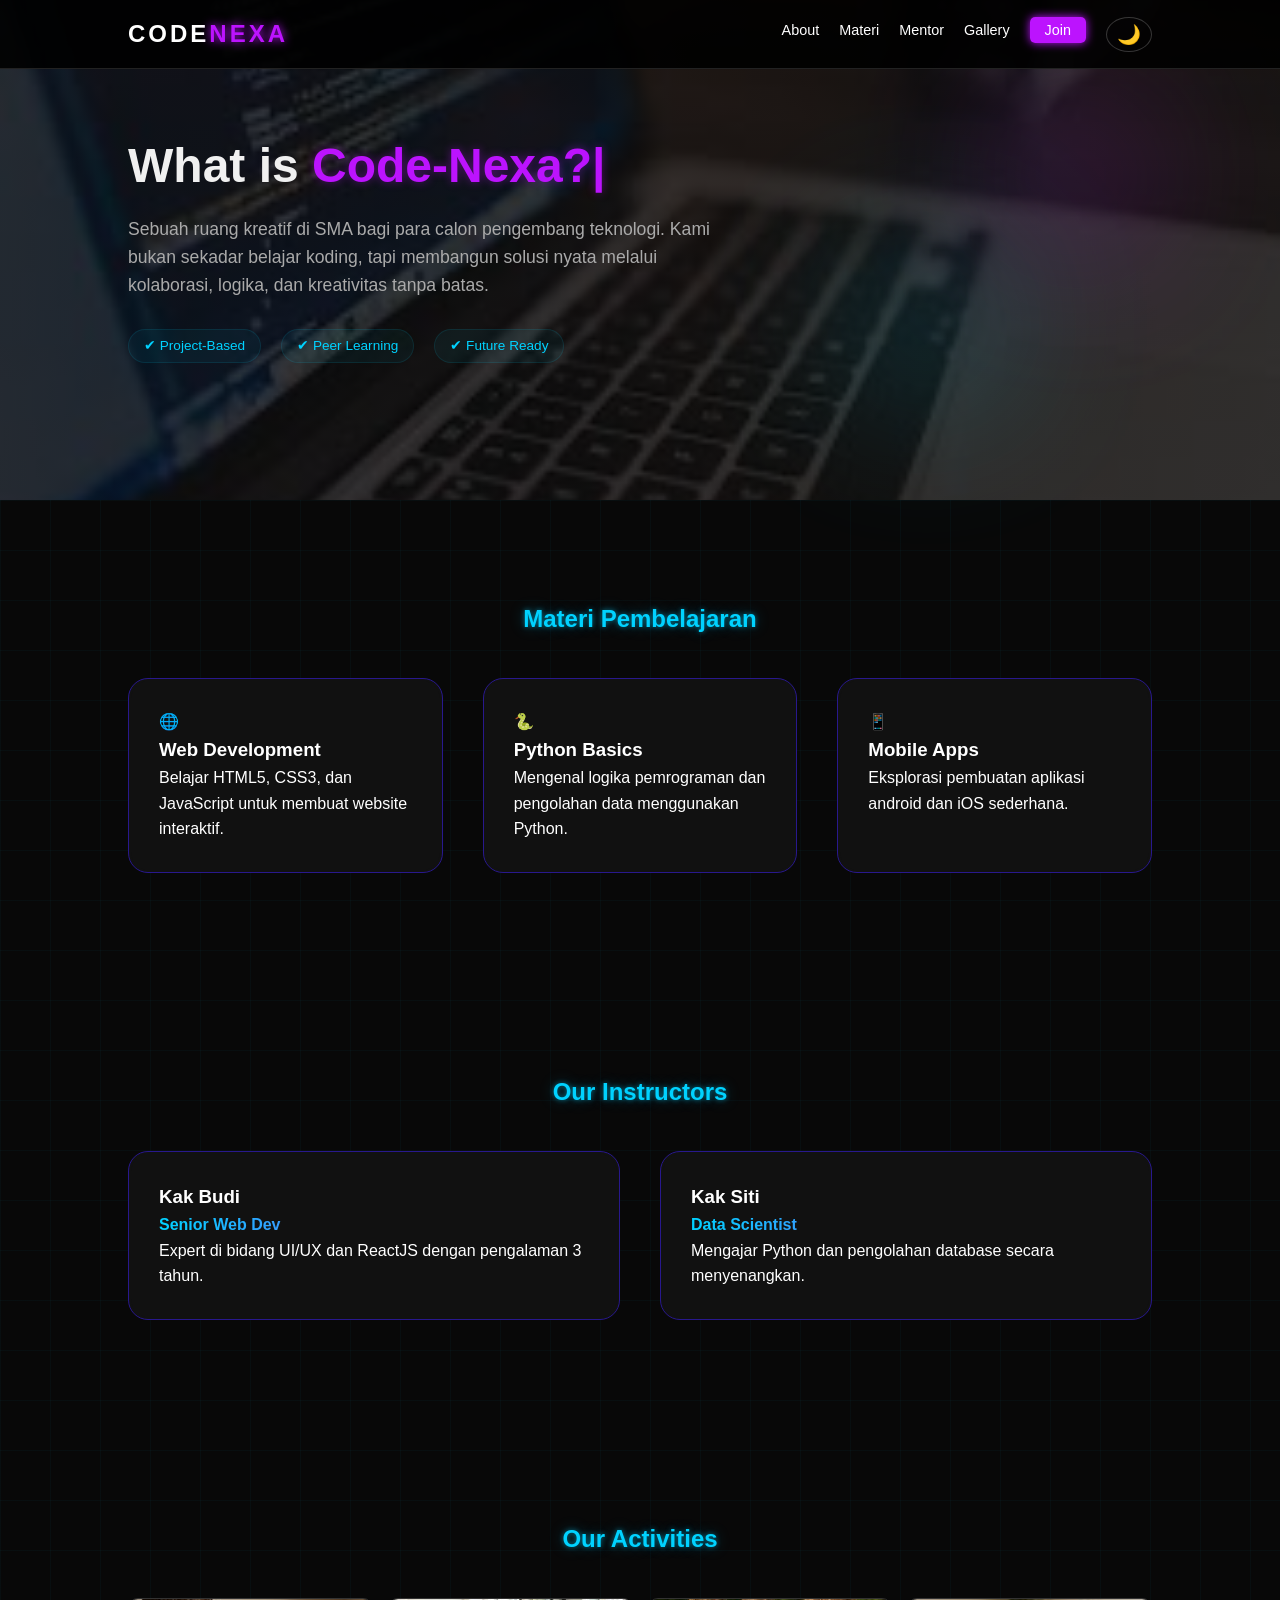
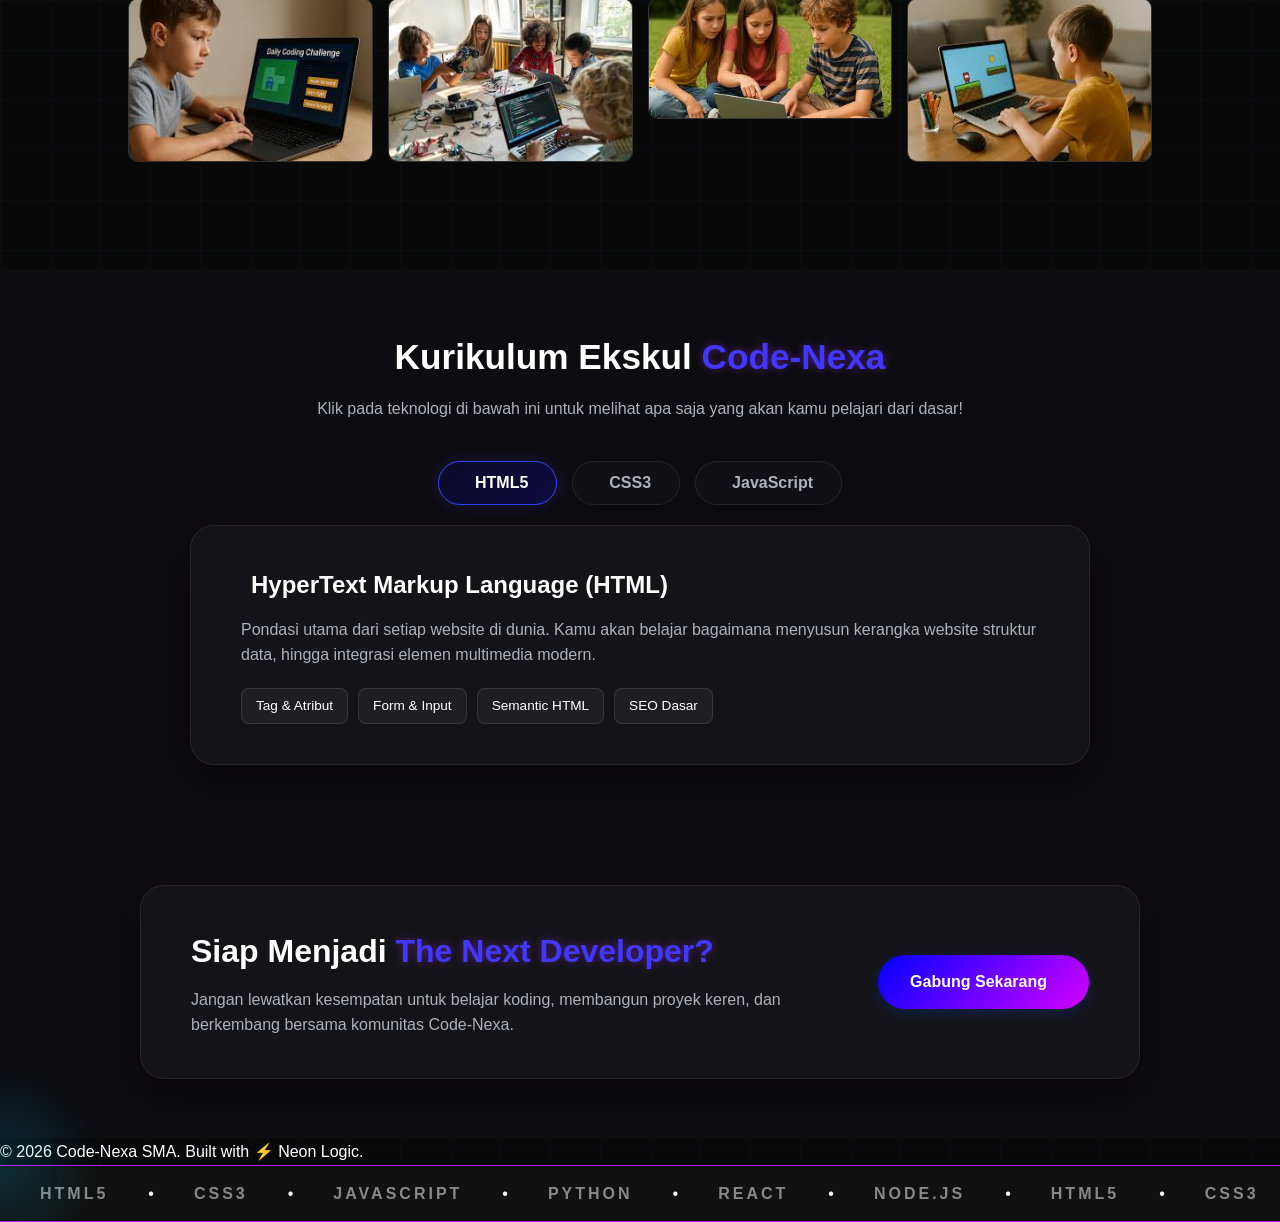
==== index.html @ c4f09be3 "first commit" ====
<!DOCTYPE html>
<html lang="id">
<head>
    <meta charset="UTF-8">
    <meta name="viewport" content="width=device-width, initial-scale=1.0">
    <title>CODE-NEXA | Ekskul Koding</title>
    <link rel="stylesheet" href="style.css">
</head>
<body>

    <header>
        <nav>
            <div class="logo">CODE<span>NEXA</span></div>
            <ul>
                <li><a href="#about">About</a></li>
                <li><a href="#materi">Materi</a></li>
                <li><a href="#mentor">Mentor</a></li>
                <li><a href="#gallery">Gallery</a></li>
                <!-- Di bagian navigasi header (index.html) -->
                <li><a href="/form.html" class="btn-join">Join</a></li>
                <li><button id="theme-toggle" class="theme-btn">🌙</button></li>
            </ul>
        </nav>
    </header>

    <main>
        <section id="about" class="reveal reveal-bottom">
    <div class="about-container">
        <div class="about-text">
            <h1 class="main-title">
    What is <span id="dynamic-typing" class="soft-neon-purple"></span>
</h1>
            <p class="about-description">
                Sebuah ruang kreatif di SMA bagi para calon pengembang teknologi. Kami bukan sekadar belajar koding, tapi membangun solusi nyata melalui kolaborasi, logika, dan kreativitas tanpa batas.
            </p>
            <div class="about-features">
                <div class="feat-item"><span>✔</span> Project-Based</div>
                <div class="feat-item"><span>✔</span> Peer Learning</div>
                <div class="feat-item"><span>✔</span> Future Ready</div>
            </div>
        </div>
        <div class="about-visual">
            <div class="glow-orb orb-purple"></div>
            <div class="glow-orb orb-blue"></div>
            
        </div>
    </div>
</section>

        <section id="materi" class="reveal reveal-left">
            <h2 class="text-center neon-text-blue">Materi Pembelajaran</h2>
            <div class="grid-container">
                <div class="materi-card neon-border-purple">
                    <div class="icon">🌐</div>
                    <h3>Web Development</h3>
                    <p>Belajar HTML5, CSS3, dan JavaScript untuk membuat website interaktif.</p>
                </div>
                <div class="materi-card neon-border-blue">
                    <div class="icon">🐍</div>
                    <h3>Python Basics</h3>
                    <p>Mengenal logika pemrograman dan pengolahan data menggunakan Python.</p>
                </div>
                <div class="materi-card neon-border-purple">
                    <div class="icon">📱</div>
                    <h3>Mobile Apps</h3>
                    <p>Eksplorasi pembuatan aplikasi android dan iOS sederhana.</p>
                </div>
            </div>
        </section>

        <section id="mentor" class="reveal">
            <h2 class="text-center neon-text-blue">Our Instructors</h2>
            <div class="grid-container">
                <div class="mentor-card neon-border-purple">
                    <div class="mentor-img"></div>
                    <h3>Kak Budi</h3>
                    <p class="text-gradient">Senior Web Dev</p>
                    <p class="desc">Expert di bidang UI/UX dan ReactJS dengan pengalaman 3 tahun.</p>
                </div>
                <div class="mentor-card neon-border-blue">
                    <div class="mentor-img"></div>
                    <h3>Kak Siti</h3>
                    <p class="text-gradient">Data Scientist</p>
                    <p class="desc">Mengajar Python dan pengolahan database secara menyenangkan.</p>
                </div>
            </div>
        </section>

        <section id="gallery" class="reveal">
            <h2 class="text-center neon-text-blue">Our Activities</h2>
            <div class="gallery-grid">
                <div class="gallery-item"><img src="/anak lk.jpg" alt="Kegiatan 1"></div>
                <div class="gallery-item"><img src="/klmpk.jpg" alt="Kegiatan 2"></div>
                <div class="gallery-item"><img src="/images (1).jpg" alt="Kegiatan 3"></div>
                <div class="gallery-item"><img src="/images.jpg" alt="Kegiatan 4"></div>
            </div>
        </section>

        <!-- SECTION MATRIKS KURIKULUM INTERAKTIF -->
<section class="skills-section">
    <div class="skills-headline">
        <h2>Kurikulum Ekskul <span class="text-glow-warm">Code-Nexa</span></h2>
        <p>Klik pada teknologi di bawah ini untuk melihat apa saja yang akan kamu pelajari dari dasar!</p>
    </div>

    <div class="matrix-container">
        <!-- Menu Navigasi Materi -->
        <div class="matrix-nav">
            <button class="matrix-btn active" onclick="switchSkill('html')">
                <i class="fab fa-html5"></i> HTML5
            </button>
            <button class="matrix-btn" onclick="switchSkill('css')">
                <i class="fab fa-css3-alt"></i> CSS3
            </button>
            <button class="matrix-btn" onclick="switchSkill('js')">
                <i class="fab fa-js"></i> JavaScript
            </button>
        </div>

        <!-- Kartu Detail Materi (Glassmorphism) -->
        <div class="matrix-display glass-card-organic">
            <div id="skill-content" class="skill-detail-panel">
                <h3><i class="fab fa-html5" style="color: #ff4500;"></i> HyperText Markup Language (HTML)</h3>
                <p>Pondasi utama dari setiap website di dunia. Kamu akan belajar bagaimana menyusun kerangka website struktur data, hingga integrasi elemen multimedia modern.</p>
                <div class="sub-topics">
                    <span class="topic-tag">Tag & Atribut</span>
                    <span class="topic-tag">Form & Input</span>
                    <span class="topic-tag">Semantic HTML</span>
                    <span class="topic-tag">SEO Dasar</span>
                </div>
            </div>
        </div>
    </div>
</section>
        
        <!-- SECTION CTA (CALL TO ACTION) -->
<section class="cta-section">
    <div class="cta-container glass-card-organic">
        <div class="cta-content">
            <h2>Siap Menjadi <span class="text-glow-warm">The Next Developer?</span></h2>
            <p>Jangan lewatkan kesempatan untuk belajar koding, membangun proyek keren, dan berkembang bersama komunitas Code-Nexa.</p>
        </div>
        <div class="cta-action">
            <a href="form.html" class="btn-cta-neon">Gabung Sekarang <i class="fas fa-arrow-right"></i></a>
        </div>
    </div>
</section>

    </main>

    <div id="modalForm" class="modal-overlay">
    <div class="glass-card modal-content">
        <span class="close-btn" onclick="tutupForm()">&times;</span>
        <h2 class="neon-text-purple">Join Code-Nexa</h2>
        
        <!-- Tempat memunculkan notifikasi sukses secara interaktif -->
        <div id="notifSukses" class="success-message" style="display: none;">
            <div class="success-icon">🎉</div>
            <h3>Pendaftaran Berhasil!</h3>
            <p>Data kamu sudah tersimpan. Sampai jumpa di kelas koding!</p>
        </div>
    </div>
</div>

    <footer>
        <p>&copy; 2026 Code-Nexa SMA. Built with ⚡ Neon Logic.</p>
    </footer>

    <script src="script.js"></script>

    <div class="cursor-glow"></div>

<style>
    .cursor-glow {
        width: 200px;
        height: 200px;
        background: radial-gradient(circle, rgba(0, 210, 255, 0.15) 0%, transparent 70%);
        border-radius: 50%;
        position: fixed;
        pointer-events: none;
        z-index: 9999;
        transform: translate(-50%, -50%);
    }
</style>

<script>
    const glow = document.querySelector('.cursor-glow');
    document.addEventListener('mousemove', (e) => {
        glow.style.left = e.clientX + 'px';
        glow.style.top = e.clientY + 'px';
    });
</script>

<div class="marquee">
    <div class="marquee-content">
        <span>HTML5</span> • <span>CSS3</span> • <span>JAVASCRIPT</span> • <span>PYTHON</span> • <span>REACT</span> • <span>NODE.JS</span> • 
        <span>HTML5</span> • <span>CSS3</span> • <span>JAVASCRIPT</span> • <span>PYTHON</span> • <span>REACT</span> • <span>NODE.JS</span>
    </div>
</div>

<script>
    // ==========================================
// 1. INTERACTIVE TYPING EFFECT
// ==========================================
const kataKata = ["Code-Nexa?", "Tempat Belajar Koding?", "Masa Depan Digital?"];
let kataIndex = 0;
let hurufIndex = 0;
let isMengahpus = false;
const elemenTeks = document.getElementById("dynamic-typing");

function ketikInteraktif() {
    const kataSaatIni = kataKata[kataIndex];
    
    if (isMengahpus) {
        elemenTeks.textContent = kataSaatIni.substring(0, hurufIndex - 1);
        hurufIndex--;
    } else {
        elemenTeks.textContent = kataSaatIni.substring(0, hurufIndex + 1);
        hurufIndex++;
    }

    let kecepatan = isMengahpus ? 50 : 100;

    if (!isMengahpus && hurufIndex === kataSaatIni.length) {
        kecepatan = 2000; // Diam sebentar setelah selesai mengetik
        isMengahpus = true;
    } else if (isMengahpus && hurufIndex === 0) {
        isMengahpus = false;
        kataIndex = (kataIndex + 1) % kataKata.length; // Pindah ke kata berikutnya
        kecepatan = 500;
    }

    setTimeout(ketikInteraktif, kecepatan);
}

// Jalankan efek mengetik saat web dibuka
document.addEventListener("DOMContentLoaded", ketikInteraktif);


// ==========================================
// 2. INTERACTIVE FORM & LIVE NOTIFICATION
// ==========================================
const notif = document.getElementById("notifSukses");

// ==========================================
// CONTROL MODAL (Fungsi Buka/Tutup)
// =========================================

const observer = new IntersectionObserver((entries) => {
    entries.forEach(entry => {
        if (entry.isIntersecting) {
            // Pastikan ini menambah class 'show' (bukan class lain)
            entry.target.classList.add('show'); 
        }
    });
}, { threshold: 0.1 }); // Mengatur sensitivitas scroll

// Menjalankan fungsi setelah seluruh dokumen selesai dimuat
document.addEventListener("DOMContentLoaded", () => {
    document.querySelectorAll('.reveal').forEach((el) => {
        observer.observe(el);
    });
});

// DATA KURIKULUM EKSKUL
const skillData = {
    html: {
        title: '<i class="fab fa-html5" style="color: #ff4500;"></i> HyperText Markup Language (HTML)',
        desc: 'Pondasi utama dari setiap website di dunia. Kamu akan belajar bagaimana menyusun kerangka website, struktur data pendaftaran, hingga integrasi elemen multimedia modern.',
        topics: ['Tag & Atribut', 'Form & Input', 'Semantic HTML', 'SEO Dasar']
    },
    css: {
        title: '<i class="fab fa-css3-alt" style="color: #00d2ff;"></i> Cascading Style Sheets (CSS)',
        desc: 'Seni visual dari koding website. Di sini kita akan membedah rahasia membuat desain bertema dark mode, teknik grid modern, efek kaca transparan (glassmorphism), hingga animasi transisi yang mulus.',
        topics: ['Flexbox & Grid', 'Neon Glow Styling', 'Responsive Design', 'CSS Animation']
    },
    js: {
        title: '<i class="fab fa-js" style="color: #ffdf00;"></i> JavaScript (JS Basics)',
        desc: 'Otot dan otak belakang layar yang membuat website hidup. Kamu akan belajar cara memanipulasi elemen HTML, menangani tombol klik pendaftaran, hingga melakukan validasi data backend secara real-time.',
        topics: ['DOM Manipulation', 'Event Listener', 'Form Validation', 'Asynchronous/Timeout']
    }
};

// FUNGSI UNTUK MERUBAH TAMPILAN MATERI
function switchSkill(skillKey) {
    // 1. Ganti status tombol aktif
    const buttons = document.querySelectorAll('.matrix-btn');
    buttons.forEach(btn => btn.classList.remove('active'));
    
    // Tambah class active ke tombol yang diklik
    event.currentTarget.classList.add('active');

    // 2. Animasi transisi konten memudar (fade)
    const contentPanel = document.getElementById('skill-content');
    contentPanel.style.opacity = 0;
    
    setTimeout(() => {
        // Ambil data berdasarkan key (html/css/js)
        const data = skillData[skillKey];
        
        // Buat susunan tag html baru untuk topik pendaftar
        let tagsHTML = '';
        data.topics.forEach(topic => {
            tagsHTML += `<span class="topic-tag">${topic}</span>`;
        });

        // Masukkan data baru ke dalam komponen box
        contentPanel.innerHTML = `
            <h3>${data.title}</h3>
            <p>${data.desc}</p>
            <div class="sub-topics">
                ${tagsHTML}
            </div>
        `;
        
        // Kembalikan kepekatan warna ke normal
        contentPanel.style.opacity = 1;
    }, 150);
}
</script>
</body>
</html>
---- style.css ----
/* RESET & GLOBAL */
* {
    margin: 0; padding: 0; box-sizing: border-box;
    font-family: 'Segoe UI', sans-serif;
    scroll-behavior: smooth;
}

body {
    background: #080808;
    background-image: linear-gradient(rgba(0, 210, 255, 0.03) 1px, transparent 1px),
                      linear-gradient(90deg, rgba(0, 210, 255, 0.03) 1px, transparent 1px);
    background-size: 50px 50px;
    color: white;
    line-height: 1.6;
}

/* NAVIGASI */
header {
    background: rgba(0, 0, 0, 0.9);
    position: fixed; top: 0; width: 100%; z-index: 1000;
    border-bottom: 1px solid #222;
}

#about {
    position: relative;
    background: linear-gradient(rgba(8, 8, 8, 0.8), rgba(8, 8, 8, 0.8)), 
                url('/bg.\ kelas.jpg');
    background-size: cover;
    background-position: center;
    padding: 100px 10%;
}

nav {
    display: flex; justify-content: space-between; align-items: center;
    padding: 15px 10%;
}

.logo { font-size: 1.5rem; font-weight: bold; letter-spacing: 3px; }
.logo span { color: #bc13fe; text-shadow: 0 0 10px #bc13fe; }

nav ul { display: flex; list-style: none; gap: 20px; }
nav ul li a { color: #fff; text-decoration: none; font-size: 0.9rem; transition: 0.3s; }
nav ul li a:hover { color: #00d2ff; text-shadow: 0 0 10px #00d2ff; }

.btn-join { background: #bc13fe; padding: 5px 15px; border-radius: 5px; box-shadow: 0 0 10px #bc13fe; }


/* SPACING & GRID */
section { padding: 100px 10%; }
.grid-container { display: grid; grid-template-columns: repeat(auto-fit, minmax(280px, 1fr)); gap: 40px; margin-top: 40px; }
.text-center { text-align: center; margin-bottom: 20px; }

/* CARDS MATERI & MENTOR */
.materi-card, .mentor-card {
    background: #111; padding: 30px; border-radius: 20px;
    border: 1px solid #28188d; transition: 0.4s;
}

.materi-card:hover, .mentor-card:hover { transform: translateY(-10px); }

.neon-border-blue:hover { border-color: #00d2ff; box-shadow: 0 0 20px rgba(0, 210, 255, 0.3); }
.neon-border-purple:hover { border-color: #bc13fe; box-shadow: 0 0 20px rgba(188, 19, 254, 0.3); }

/* GALLERY */
.gallery-grid {
    display: grid; grid-template-columns: repeat(auto-fit, minmax(200px, 1fr)); gap: 15px; margin-top: 40px;
}

.gallery-item img {
    width: 100%; border-radius: 10px; border: 1px solid #333; transition: 0.3s;
}

.gallery-item img:hover { border-color: #00d2ff; filter: brightness(1.2); }

/* NEON TEXT */
/* Warna Biru Soft */
.neon-text-blue {
    color: #00d2ff;
    /* Gunakan hanya 2 lapis bayangan dengan blur yang lebih besar */
    text-shadow: 
        0 0 5px rgba(0, 210, 255, 0.5), 
        0 0 15px rgba(0, 210, 255, 0.3);
}

/* Warna Ungu Soft */
.neon-text-purple {
    color: #bc13fe;
    text-shadow: 
        0 0 5px rgba(188, 19, 254, 0.5), 
        0 0 15px rgba(188, 19, 254, 0.3);
}
.text-gradient { background: linear-gradient(90deg, #00d2ff, #bc13fe); -webkit-background-clip: text; -webkit-text-fill-color: transparent; font-weight: bold; }

/* MODAL */
.modal-overlay {
    display: none; position: fixed; top: 0; left: 0; width: 100%; height: 100%;
    background: rgba(0,0,0,0.85); backdrop-filter: blur(8px); z-index: 2000;
    justify-content: center; align-items: center; opacity: 0; transition: 0.3s;
}
.modal-overlay.active { display: flex; opacity: 1; }
.glass-card { background: rgba(255,255,255,0.05); padding: 40px; border-radius: 20px; border: 1px solid #bc13fe; text-align: center; }

/* RESPONSIVE */
@media (max-width: 768px) {
    nav ul { display: none; }
    section { padding: 60px 5%; }
}

/* Efek Lampu Neon Berkedip */
@keyframes flicker {
    0%, 18%, 22%, 25%, 53%, 57%, 100% {
        text-shadow: 0 0 4px #fff, 0 0 11px #fff, 0 0 19px #bc13fe, 0 0 40px #bc13fe, 0 0 80px #bc13fe;
    }
    20%, 24%, 55% {        
        text-shadow: none;
    }
}


.materi-card {
    position: relative;
    overflow: hidden;
}

.materi-card::before {
    content: '';
    position: absolute;
    top: -50%;
    left: -50%;
    width: 200%;
    height: 200%;
    background: conic-gradient(transparent, transparent, transparent, #00d2ff);
    animation: rotate 4s linear infinite;
    display: none;
}

.materi-card:hover::before {
    display: block;
}

.materi-card::after {
    content: '';
    position: absolute;
    inset: 2px; /* Jarak border */
    background: #111;
    border-radius: 18px;
    z-index: 1;
}

/* Pastikan konten card tetap di atas animasi border */
.materi-card * {
    position: relative;
    z-index: 2;
}

@keyframes rotate {
    100% { transform: rotate(360deg); }
}

/* Elemen sembunyi di awal */
.reveal {
    opacity: 0;
    transform: translateY(30px); /* Sedikit turun ke bawah */
    transition: opacity 0.8s ease-out, transform 0.8s ease-out;
}

/* Muncul dari bawah */
.reveal-bottom { transform: translateY(50px); }

/* Muncul dari kiri */
.reveal-left { transform: translateX(-50px); }

/* Saat class 'show' aktif (via JS) */
.reveal.show {
    opacity: 1;
    transform: translateY(0);
}

/* --- ANIMASI GLITCH CODE-NEXA --- */

.glitch {
    position: relative;
    display: inline-block;
}

/* Membuat salinan teks ungu (Pseudo-element Before) */
.glitch::before {
    content: attr(data-text);
    position: absolute;
    top: 0;
    left: 0;
    width: 100%;
    height: 100%;
    color: #bc13fe; /* Warna Ungu */
    background: #080808; /* Samakan dengan BG body */
    overflow: hidden;
    text-shadow: -2px 0 #bc13fe;
    clip: rect(0, 900px, 0, 0); /* Sembunyi di awal */
}

/* Membuat salinan teks biru (Pseudo-element After) */
.glitch::after {
    content: attr(data-text);
    position: absolute;
    top: 0;
    left: 0;
    width: 100%;
    height: 100%;
    color: #00d2ff; /* Warna Biru */
    background: #080808; /* Samakan dengan BG body */
    overflow: hidden;
    text-shadow: 2px 0 #00d2ff;
    clip: rect(0, 900px, 0, 0); /* Sembunyi di awal */
}

/* Jalankan Animasi Saat Hover */
.glitch:hover::before {
    animation: glitch-anim 0.3s infinite linear alternate-reverse;
}

.glitch:hover::after {
    animation: glitch-anim-2 0.3s infinite linear alternate-reverse;
}


@keyframes softFlicker {
    0%, 100% {
        opacity: 1;
        text-shadow: 0 0 8px rgba(188, 19, 254, 0.4);
    }
    50% {
        opacity: 0.8;
        text-shadow: 0 0 3px rgba(188, 19, 254, 0.2);
    }
}

.neon-flicker-pulse {
    animation: softFlicker 4s infinite ease-in-out;
}

.stat-box {
    display: flex;
    justify-content: space-around;
    padding: 50px 10%;
    background: rgba(255, 255, 255, 0.02);
    border-top: 1px solid #222;
    border-bottom: 1px solid #222;
    text-align: center;
}
.stat-box { font-size: 2.5rem; margin-bottom: 5px; }
.stat-box { color: #666; text-transform: uppercase; letter-spacing: 2px; font-size: 0.8rem; }
/* Container Dasar */
.about-container {
    display: flex;
    align-items: center;
    justify-content: space-between;
    gap: 50px;
}

/* Tipografi Judul */
.main-title {
    font-size: 3rem;
    line-height: 1.2;
    margin-bottom: 20px;
    color: #f0f0f0;
}

/* Neon yang Redup & Soft */
.soft-neon-purple {
    color: #bc13fe;
    /* Cahaya tipis, tidak menyilaukan */
    text-shadow: 0 0 10px rgba(188, 19, 254, 0.4); 
    position: relative;
}

/* Deskripsi yang nyaman dibaca */
.about-description {
    color: #aaa;
    font-size: 1.1rem;
    max-width: 600px;
    margin-bottom: 30px;
}

/* List Fitur */
.about-features {
    display: flex;
    gap: 20px;
    flex-wrap: wrap;
}

.feat-item {
    font-size: 0.85rem;
    color: #00d2ff;
    background: rgba(0, 210, 255, 0.05);
    padding: 5px 15px;
    border-radius: 50px;
    border: 1px solid rgba(0, 210, 255, 0.1);
}

/* Ornamen Visual (Background Aura) */
.about-visual {
    position: relative;
    width: 300px;
    height: 300px;
    display: flex;
    justify-content: center;
    align-items: center;
}

.glow-orb {
    position: absolute;
    width: 150px;
    height: 150px;
    filter: blur(80px); /* Blur tinggi agar cahayanya lembut */
    opacity: 0.2; /* Sangat redup */
    z-index: -1;
}

.orb-purple { background: #bc13fe; top: 0; right: 0; }
.orb-blue { background: #00d2ff; bottom: 0; left: 0; }

.visual-box {
    background: rgba(255, 255, 255, 0.03);
    padding: 20px;
    border-radius: 15px;
    border: 1px solid rgba(255, 255, 255, 0.1);
    font-family: 'Courier New', monospace;
    color: #555;
}

/* Responsif HP */
@media (max-width: 768px) {
    .about-container {
        flex-direction: column;
        text-align: center;
    }
    .about-visual {
        display: none; /* Sembunyikan visual di HP agar fokus ke teks */
    }
    .about-features {
        justify-content: center;
    }
}

@keyframes softNeonFlicker {
    0%, 100% { text-shadow: 0 0 10px rgba(188, 19, 254, 0.4); }
    33% { text-shadow: 0 0 5px rgba(188, 19, 254, 0.2); }
    66% { text-shadow: 0 0 15px rgba(188, 19, 254, 0.5); }
}

.neon-flicker {
    animation: softNeonFlicker 5s infinite;
}

.marquee {
    overflow: hidden;
    background: #111;
    padding: 15px 0;
    border-top: 1px solid #bc13fe;
    border-bottom: 1px solid #bc13fe;
}

.marquee-content {
    display: flex;
    white-space: nowrap;
    animation: scrolling 20s linear infinite;
}

.marquee-content span {
    font-weight: bold;
    color: #fff;
    margin: 0 40px;
    letter-spacing: 3px;
    opacity: 0.5;
}

@keyframes scrolling {
    0% { transform: translateX(0); }
    100% { transform: translateX(-50%); }
}

.mentor-card {
    position: relative;
    overflow: hidden;
}

.mentor-card::before {
    content: '';
    position: absolute;
    top: -50%;
    left: -50%;
    width: 200%;
    height: 200%;
    background: conic-gradient(transparent, transparent, transparent, #00d2ff);
    animation: rotate 4s linear infinite;
    display: none;
}

.mentor-card:hover::before {
    display: block;
}

.mentor-card::after {
    content: '';
    position: absolute;
    inset: 2px; /* Jarak border */
    background: #111;
    border-radius: 18px;
    z-index: 1;
}

/* Pastikan konten card tetap di atas animasi border */
.mentor-card * {
    position: relative;
    z-index: 2;
}

@keyframes rotate {
    100% { transform: rotate(360deg); }
}

/* Efek Mengetik Kursor */
#dynamic-typing::after {
    content: '|';
    animation: blink 0.7s infinite;
}

@keyframes blink {
    50% { opacity: 0; }
}

/* Tombol Switch Tema */
.theme-btn {
    background: none;
    border: 1px solid rgba(255, 255, 255, 0.2);
    font-size: 1.2rem;
    cursor: pointer;
    padding: 5px 10px;
    border-radius: 50%;
    transition: 0.3s;
}
.theme-btn:hover {
    transform: scale(1.1);
    border-color: #00d2ff;
}

/* Tampilan Notifikasi Sukses di dalam Form */
.success-message {
    animation: fadeInUp 0.5s ease forwards;
    padding: 20px;
}
.success-icon {
    font-size: 3rem;
    animation: bounce 1s infinite;
}
@keyframes bounce {
    0%, 100% { transform: translateY(0); }
    50% { transform: translateY(-10px); }
}

/* Mode Alternatif (Cyber Pink Mode) saat tombol tema diklik */
body.cyber-pink {
    background: #0f0514;
    background-image: linear-gradient(rgba(188, 19, 254, 0.03) 1px, transparent 1px),
                      linear-gradient(90deg, rgba(188, 19, 254, 0.03) 1px, transparent 1px);
}
body.cyber-pink .soft-neon-purple {
    color: #00d2ff;
    text-shadow: 0 0 10px rgba(0, 210, 255, 0.4);
}

/* ==========================================
   CTA SECTION WITH ORGANIC GLASSMORPHISM
   ========================================== */
.cta-section {
    padding: 60px 20px;
    display: flex;
    justify-content: center;
    align-items: center;
    background: #0d0d11; /* Latar belakang gelap */
}

.glass-card-organic {
    background: rgba(255, 255, 255, 0.03);
    backdrop-filter: blur(12px);
    -webkit-backdrop-filter: blur(12px);
    border: 1px solid rgba(255, 255, 255, 0.08);
    
    /* Bentuk organik melengkung lembut, menghindari boxy */
    border-radius: 24px; 
    
    padding: 40px 50px;
    width: 100%;
    max-width: 1000px;
    display: flex;
    justify-content: space-between;
    align-items: center;
    gap: 30px;
    
    /* Soft warm glow effect */
    box-shadow: 0 15px 35px rgba(0, 0, 0, 0.5), 
                0 0 25px rgba(255, 77, 0, 0.05); 
    transition: transform 0.3s ease, box-shadow 0.3s ease;
}

.glass-card-organic:hover {
    transform: translateY(-5px);
    box-shadow: 0 20px 40px rgba(0, 0, 0, 0.6), 
                0 0 35px rgba(255, 77, 0, 0.1); /* Pendaran neon diperlembut saat hover */
}

.cta-content h2 {
    color: #ffffff;
    font-size: 2rem;
    margin-bottom: 10px;
    font-weight: 700;
}

.text-glow-warm {
    color: #4336ff; /* Warna oranye api hangat */
    text-shadow: 0 0 8px rgba(175, 54, 255, 0.4);
}

.cta-content p {
    color: #b0b0bc;
    font-size: 1rem;
    max-width: 600px;
    line-height: 1.6;
}

/* TOMBOL CTA NEON */
.btn-cta-neon {
    display: inline-flex;
    align-items: center;
    gap: 10px;
    padding: 14px 32px;
    background: linear-gradient(135deg, #0000ff, #d400ff); /* Tema Gradasi Api */
    color: #ffffff;
    text-decoration: none;
    font-weight: 600;
    border-radius: 50px; /* Rounded pill shape */
    transition: all 0.3s ease;
    box-shadow: 0 4px 15px rgba(0, 85, 255, 0.2);
}

.btn-cta-neon:hover {
    transform: scale(1.05);
    box-shadow: 0 6px 20px rgba(0, 68, 255, 0.4); /* Efek glow tombol tetap nyaman di mata */
}

/* RESPONSIF UNTUK HP */
@media (max-width: 768px) {
    .glass-card-organic {
        flex-direction: column;
        text-align: center;
        padding: 30px 24px;
    }
    
    .cta-content p {
        margin-bottom: 10px;
    }
    
    .btn-cta-neon {
        width: 100%;
        justify-content: center;
    }
}

/* ==========================================
   INTERACTIVE SKILLS MATRIX STYLE
   ========================================== */
.skills-section {
    padding: 60px 20px;
    background: #0d0d11;
    text-align: center;
}

.skills-headline h2 {
    color: #ffffff;
    font-size: 2.2rem;
    margin-bottom: 10px;
}

.skills-headline p {
    color: #b0b0bc;
    margin-bottom: 40px;
}

.matrix-container {
    max-width: 900px;
    margin: 0 auto;
    display: flex;
    flex-direction: column;
    gap: 20px;
}

/* Navigasi Tombol */
.matrix-nav {
    display: flex;
    justify-content: center;
    gap: 15px;
}

.matrix-btn {
    background: rgba(255, 255, 255, 0.02);
    border: 1px solid rgba(255, 255, 255, 0.08);
    color: #b0b0bc;
    padding: 12px 28px;
    border-radius: 50px;
    cursor: pointer;
    font-weight: 600;
    font-size: 1rem;
    display: flex;
    align-items: center;
    gap: 8px;
    transition: all 0.3s ease;
}

.matrix-btn:hover {
    color: #ffffff;
    border-color: rgba(134, 54, 255, 0.3);
    box-shadow: 0 0 15px rgba(208, 54, 255, 0.1); /* Soft glow nyaman di mata */
}

.matrix-btn.active {
    background: linear-gradient(135deg, #0800ff1a, #1100ff33);
    border-color: #3643ff;
    color: #ffffff;
    box-shadow: 0 0 15px rgba(98, 54, 255, 0.2);
}

/* Konten Display */
.matrix-display {
    text-align: left;
    min-height: 180px;
    display: flex;
    align-items: center;
}

.skill-detail-panel h3 {
    color: #ffffff;
    font-size: 1.5rem;
    margin-bottom: 12px;
    display: flex;
    align-items: center;
    gap: 10px;
}

.skill-detail-panel p {
    color: #b0b0bc;
    line-height: 1.6;
    margin-bottom: 20px;
}

/* Kumpulan Tag Materi */
.sub-topics {
    display: flex;
    flex-wrap: wrap;
    gap: 10px;
}

.topic-tag {
    background: rgba(255, 255, 255, 0.05);
    border: 1px solid rgba(255, 255, 255, 0.1);
    color: #ffffff;
    padding: 6px 14px;
    border-radius: 8px;
    font-size: 0.85rem;
    font-weight: 500;
}
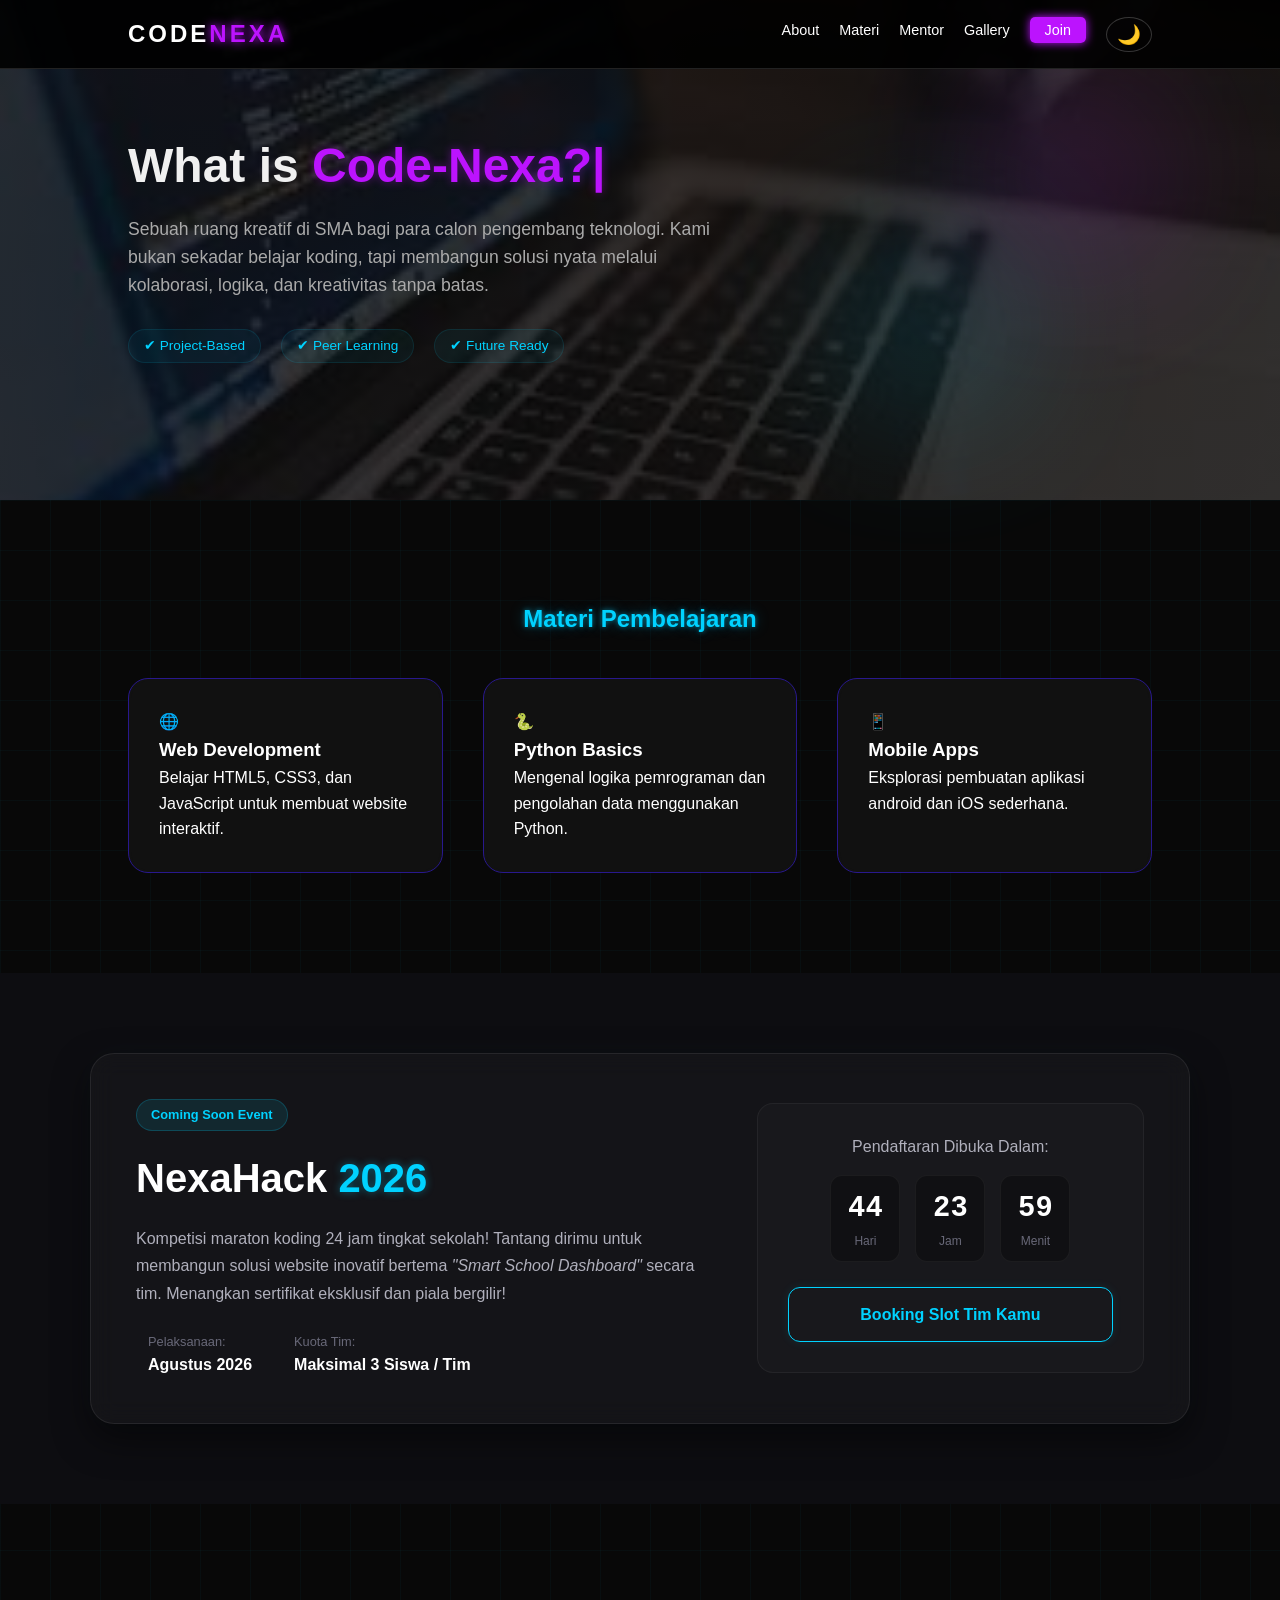
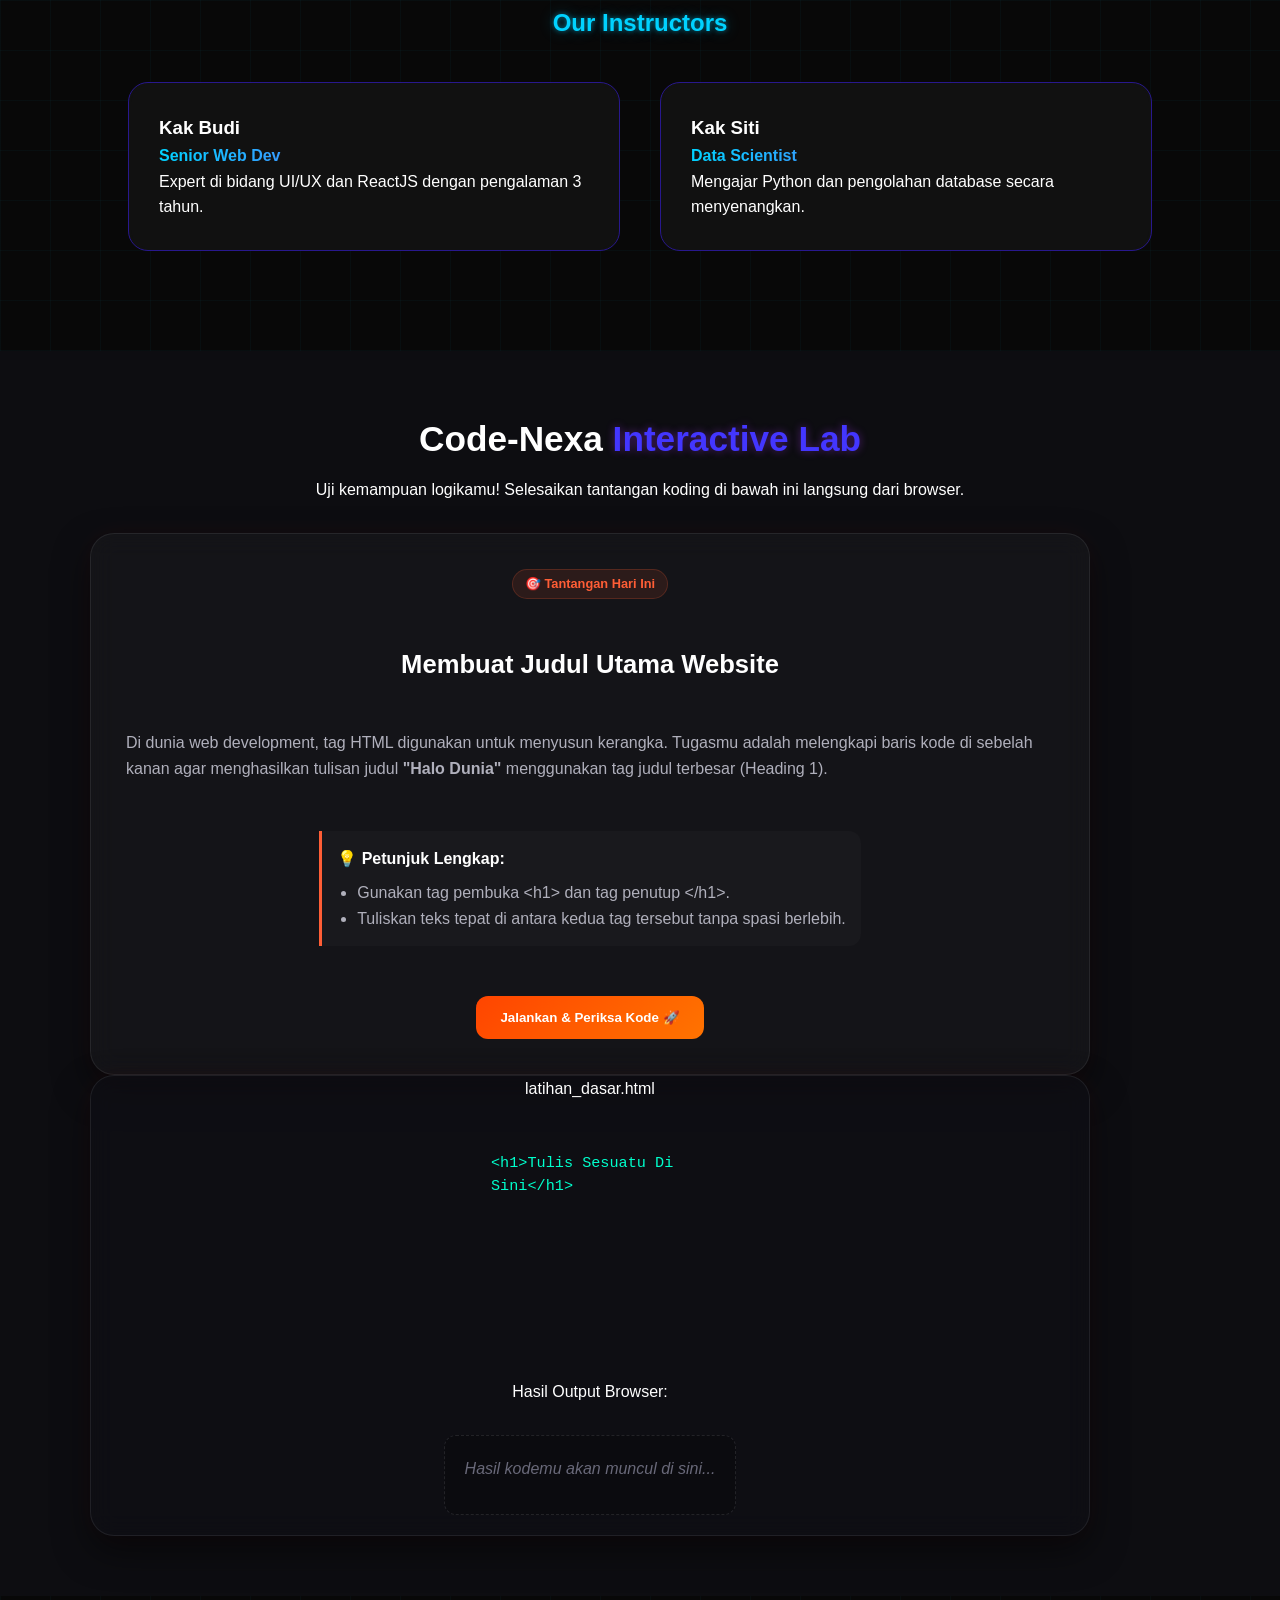
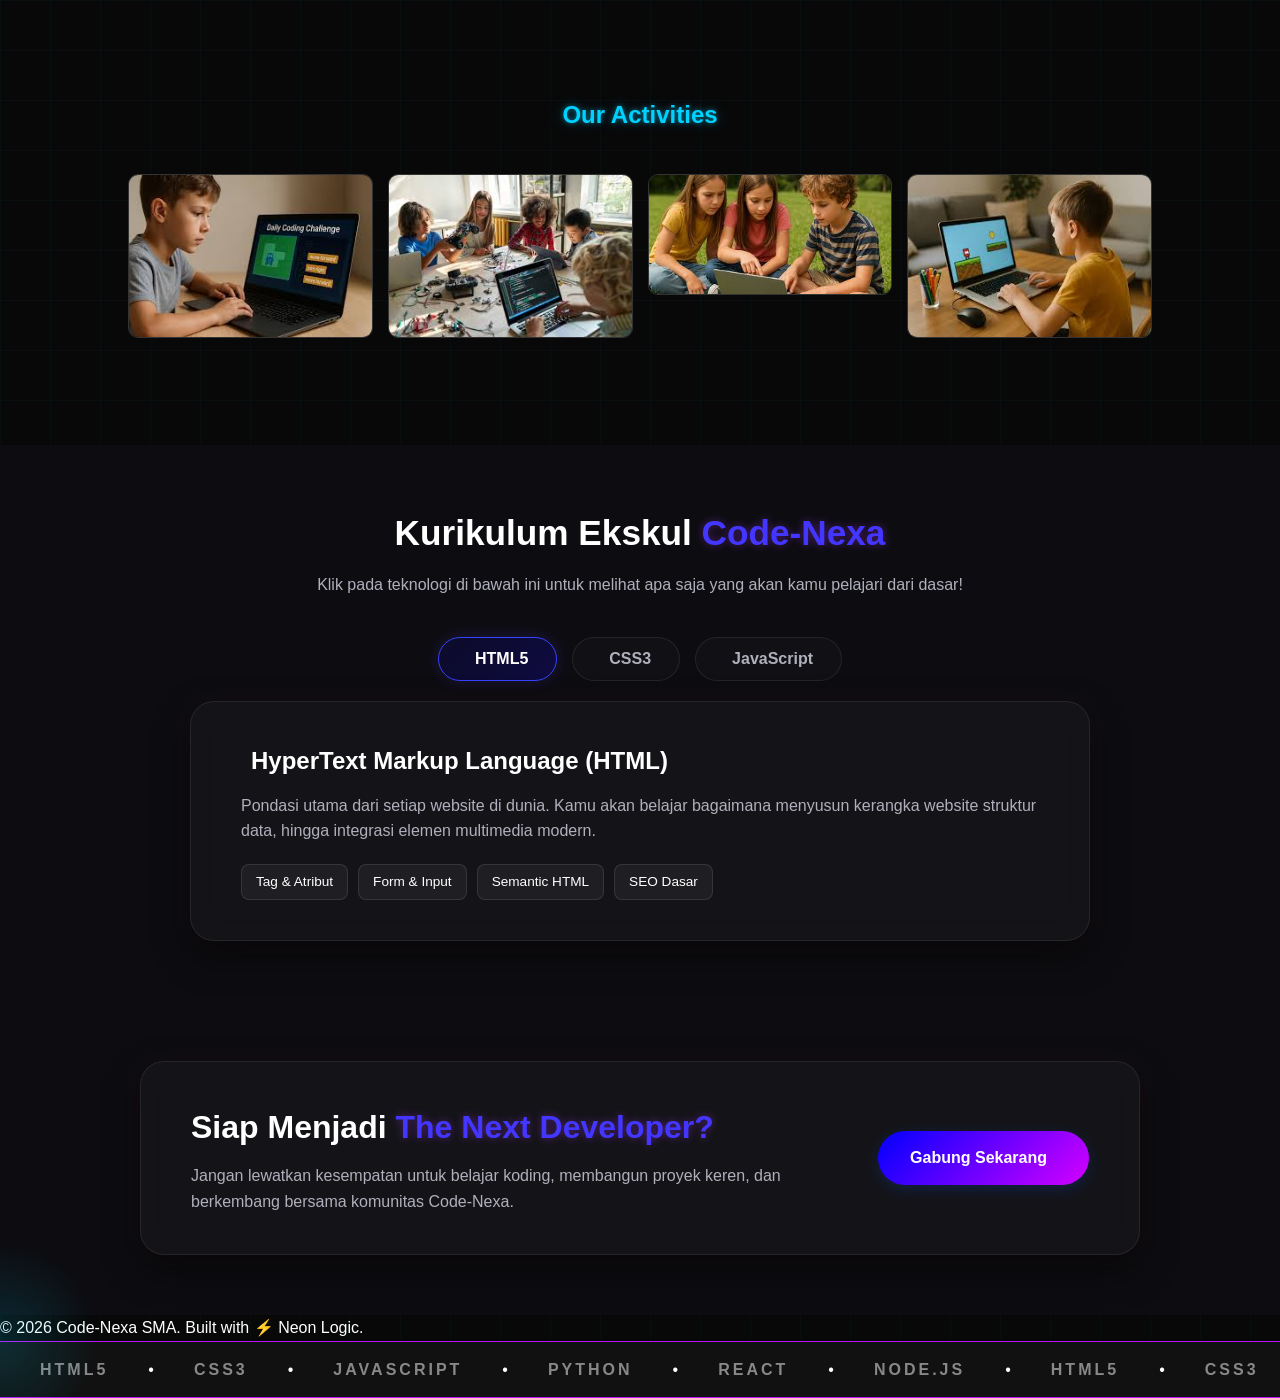
==== commit 8bbaf17d: "fitur tambahan" ====
--- a/index.html
+++ b/index.html
@@ -68,6 +68,53 @@
             </div>
         </section>
 
+        <section class="hackathon-section">
+    <div class="hackathon-glow-bg"></div>
+    <div class="hackathon-container glass-card-organic">
+        <div class="hackathon-info">
+            <span class="hackathon-badge"><i class="fas fa-trophy"></i> Coming Soon Event</span>
+            <h2>NexaHack <span class="text-glow-blue">2026</span></h2>
+            <p>Kompetisi maraton koding 24 jam tingkat sekolah! Tantang dirimu untuk membangun solusi website inovatif bertema <em>"Smart School Dashboard"</em> secara tim. Menangkan sertifikat eksklusif dan piala bergilir!</p>
+            
+            <div class="hackathon-meta-grid">
+                <div class="meta-item">
+                    <i class="fas fa-calendar-alt"></i>
+                    <div>
+                        <span>Pelaksanaan:</span>
+                        <strong>Agustus 2026</strong>
+                    </div>
+                </div>
+                <div class="meta-item">
+                    <i class="fas fa-users"></i>
+                    <div>
+                        <span>Kuota Tim:</span>
+                        <strong>Maksimal 3 Siswa / Tim</strong>
+                    </div>
+                </div>
+            </div>
+        </div>
+
+        <div class="hackathon-countdown-box">
+            <h4>Pendaftaran Dibuka Dalam:</h4>
+            <div class="countdown-timer">
+                <div class="time-block">
+                    <span id="days">00</span>
+                    <small>Hari</small>
+                </div>
+                <div class="time-block">
+                    <span id="hours">00</span>
+                    <small>Jam</small>
+                </div>
+                <div class="time-block">
+                    <span id="minutes">00</span>
+                    <small>Menit</small>
+                </div>
+            </div>
+            <a href="form.html" class="btn-hackathon-join">Booking Slot Tim Kamu <i class="fas fa-lock-open"></i></a>
+        </div>
+    </div>
+</section>
+
         <section id="mentor" class="reveal">
             <h2 class="text-center neon-text-blue">Our Instructors</h2>
             <div class="grid-container">
@@ -85,6 +132,49 @@
                 </div>
             </div>
         </section>
+
+        <section class="simulation-section">
+    <div class="simulation-header">
+        <h2><i class="fas fa-terminal"></i> Code-Nexa <span class="text-glow-warm">Interactive Lab</span></h2>
+        <p>Uji kemampuan logikamu! Selesaikan tantangan koding di bawah ini langsung dari browser.</p>
+    </div>
+
+    <div class="simulation-container matrix-grid">
+        <div class="challenge-box glass-card-organic">
+            <span class="challenge-badge">🎯 Tantangan Hari Ini</span>
+            <h3>Membuat Judul Utama Website</h3>
+            <p>Di dunia web development, tag HTML digunakan untuk menyusun kerangka. Tugasmu adalah melengkapi baris kode di sebelah kanan agar menghasilkan tulisan judul <strong>"Halo Dunia"</strong> menggunakan tag judul terbesar (Heading 1).</p>
+            
+            <div class="clue-box">
+                <strong>💡 Petunjuk Lengkap:</strong>
+                <ul>
+                    <li>Gunakan tag pembuka <code>&lt;h1&gt;</code> dan tag penutup <code>&lt;/h1&gt;</code>.</li>
+                    <li>Tuliskan teks tepat di antara kedua tag tersebut tanpa spasi berlebih.</li>
+                </ul>
+            </div>
+            <button class="btn-check-code" onclick="cekJawabanKoding()">Jalankan & Periksa Kode 🚀</button>
+        </div>
+
+        <div class="editor-box-container glass-card-organic">
+            <div class="simulator-header">
+                <div class="window-dots">
+                    <span class="dot red"></span>
+                    <span class="dot yellow"></span>
+                    <span class="dot green"></span>
+                </div>
+                <span class="window-title">latihan_dasar.html</span>
+            </div>
+            <div class="editor-input-area">
+                <textarea id="user-code-input" spellcheck="false" placeholder="Ketik kodemu di sini...">&lt;h1&gt;Tulis Sesuatu Di Sini&lt;/h1&gt;</textarea>
+            </div>
+            <div class="simulator-divider"></div>
+            <div class="preview-label">Hasil Output Browser:</div>
+            <div id="lab-preview-output" class="lab-output-window">
+                <span style="color: #696979; font-style: italic;">Hasil kodemu akan muncul di sini...</span>
+            </div>
+        </div>
+    </div>
+</section>
 
         <section id="gallery" class="reveal">
             <h2 class="text-center neon-text-blue">Our Activities</h2>
@@ -317,6 +407,56 @@
         contentPanel.style.opacity = 1;
     }, 150);
 }
+
+// ==========================================
+// LOGIKA SCRIPT SIMULASI KODING LAB
+// ==========================================
+function cekJawabanKoding() {
+    // Ambil string teks yang diketik siswa di textarea
+    const inputKode = document.getElementById('user-code-input').value;
+    const outputBox = document.getElementById('lab-preview-output');
+    
+    // Tembakkan langsung teks input ke jendela visual preview
+    outputBox.innerHTML = inputKode;
+    
+    // Validasi Jawaban Menggunakan Metode Regex Murni (Menghilangkan Spasi)
+    const kodeBersih = inputKode.replace(/\s+/g, '').toLowerCase();
+    
+    if (kodeBersih.includes('<h1>halodunia</h1>')) {
+        // Jika kode benar, berikan efek selamat berupa pop-up alert
+        setTimeout(() => {
+            alert('🎉 LUAR BIASA! Kodemu 100% Benar. Kamu siap menjadi Developer Hebat!');
+        }, 300);
+    }
+}
+
+// ==========================================
+// LOGIKA SCRIPT TIMER COUNTDOWN HACKATHON
+// ==========================================
+function jalankanCountdownHackathon() {
+    // Target Waktu: 45 Hari dari sekarang (Bisa kamu ganti ke tanggal spesifik bebas)
+    const targetTanggal = new Date().getTime() + (45 * 24 * 60 * 60 * 1000);
+
+    setInterval(() => {
+        const waktuSekarang = new Date().getTime();
+        const selisihJarak = targetTanggal - waktuSekarang;
+
+        // Hitung pembagian waktu hari, jam, dan menit
+        const hari = Math.floor(selisihJarak / (1000 * 60 * 60 * 24));
+        const jam = Math.floor((selisihJarak % (1000 * 60 * 60 * 24)) / (1000 * 60 * 60));
+        const menit = Math.floor((selisihJarak % (1000 * 60 * 60)) / (1000 * 60));
+
+        // Tampilkan ke komponen HTML di halaman web
+        if(document.getElementById('days')) {
+            document.getElementById('days').innerText = hari < 10 ? '0' + hari : hari;
+            document.getElementById('hours').innerText = jam < 10 ? '0' + jam : jam;
+            document.getElementById('minutes').innerText = menit < 10 ? '0' + menit : menit;
+        }
+    }, 1000);
+}
+
+// Jalankan otomatis sistem hitung mundur saat halaman selesai dimuat
+document.addEventListener('DOMContentLoaded', jalankanCountdownHackathon);
 </script>
 </body>
 </html>
--- a/style.css
+++ b/style.css
@@ -667,4 +667,252 @@
     border-radius: 8px;
     font-size: 0.85rem;
     font-weight: 500;
+}
+
+/* ==========================================
+   FASE 1: CODING LAB SIMULATOR STYLE
+   ========================================== */
+.simulation-section {
+    padding: 60px 20px;
+    background: #0d0d11;
+    text-align: center;
+}
+.simulation-header h2 {
+    color: #ffffff;
+    font-size: 2.2rem;
+    margin-bottom: 10px;
+}
+.simulation-container {
+    max-width: 1100px;
+    margin: 30px auto 0 auto;
+}
+.challenge-box {
+    text-align: left;
+    padding: 35px;
+    display: flex;
+    flex-direction: column;
+    justify-content: center;
+}
+.challenge-badge {
+    background: rgba(255, 94, 54, 0.1);
+    color: #ff5e36;
+    border: 1px solid rgba(255, 94, 54, 0.2);
+    padding: 4px 12px;
+    border-radius: 50px;
+    font-size: 0.8rem;
+    font-weight: 600;
+    width: max-content;
+    margin-bottom: 15px;
+}
+.challenge-box h3 {
+    color: #fff;
+    font-size: 1.6rem;
+    margin-bottom: 15px;
+}
+.challenge-box p {
+    color: #b0b0bc;
+    line-height: 1.6;
+}
+.clue-box {
+    background: rgba(255, 255, 255, 0.02);
+    border-left: 3px solid #ff5e36;
+    padding: 15px;
+    margin: 20px 0;
+    border-radius: 0 12px 12px 0;
+}
+.clue-box ul {
+    margin-top: 8px;
+    padding-left: 20px;
+    color: #b0b0bc;
+}
+.btn-check-code {
+    background: linear-gradient(135deg, #ff4500, #ff7300);
+    color: #fff;
+    border: none;
+    padding: 14px 24px;
+    font-weight: 600;
+    border-radius: 12px;
+    cursor: pointer;
+    transition: all 0.3s ease;
+    text-align: center;
+}
+.btn-check-code:hover {
+    transform: translateY(-2px);
+    box-shadow: 0 5px 15px rgba(255, 69, 0, 0.3);
+}
+
+/* Editor Input Area */
+.editor-box-container {
+    padding: 0 !important;
+    background: rgba(15, 15, 22, 0.6) !important;
+    display: flex;
+    flex-direction: column;
+    overflow: hidden;
+}
+.editor-input-area {
+    flex-grow: 1;
+}
+#user-code-input {
+    width: 100%;
+    height: 180px;
+    background: transparent;
+    border: none;
+    padding: 20px;
+    color: #00ffcc;
+    font-family: 'Consolas', 'Courier New', monospace;
+    font-size: 0.95rem;
+    resize: none;
+    outline: none;
+    line-height: 1.5;
+}
+.lab-output-window {
+    background: rgba(0, 0, 0, 0.2);
+    border: 1px dashed rgba(255, 255, 255, 0.1);
+    margin: 0 20px 20px 20px;
+    padding: 20px;
+    border-radius: 12px;
+    min-height: 80px;
+    text-align: left;
+    color: #fff;
+}
+
+/* ==========================================
+   FASE 2: HACKATHON SECTION STYLE
+   ========================================== */
+.hackathon-section {
+    padding: 80px 20px;
+    background: #0d0d11;
+    position: relative;
+    display: flex;
+    justify-content: center;
+}
+.hackathon-container {
+    max-width: 1100px;
+    width: 100%;
+    padding: 45px !important;
+    display: grid;
+    grid-template-columns: 1.2fr 0.8fr;
+    gap: 40px;
+    align-items: center;
+    position: relative;
+    z-index: 2;
+    box-shadow: 0 15px 35px rgba(0,0,0,0.5), 0 0 30px rgba(0, 210, 255, 0.03);
+}
+.text-glow-blue {
+    color: #00d2ff;
+    text-shadow: 0 0 8px rgba(0, 210, 255, 0.4);
+}
+.hackathon-badge {
+    background: rgba(0, 210, 255, 0.1);
+    color: #00d2ff;
+    border: 1px solid rgba(0, 210, 255, 0.2);
+    padding: 5px 14px;
+    border-radius: 50px;
+    font-size: 0.8rem;
+    font-weight: 600;
+    display: inline-block;
+    margin-bottom: 15px;
+}
+.hackathon-info h2 {
+    color: #fff;
+    font-size: 2.5rem;
+    margin-bottom: 15px;
+}
+.hackathon-info p {
+    color: #b0b0bc;
+    line-height: 1.7;
+}
+.hackathon-meta-grid {
+    display: flex;
+    gap: 30px;
+    margin-top: 25px;
+    flex-wrap: wrap;
+}
+.meta-item {
+    display: flex;
+    align-items: center;
+    gap: 12px;
+    color: #fff;
+}
+.meta-item i {
+    color: #00d2ff;
+    font-size: 1.3rem;
+}
+.meta-item div {
+    display: flex;
+    flex-direction: column;
+}
+.meta-item span {
+    font-size: 0.8rem;
+    color: #696979;
+}
+.meta-item interstate {
+    font-size: 0.95rem;
+}
+
+/* Countdown Box Component */
+.hackathon-countdown-box {
+    background: rgba(255, 255, 255, 0.02);
+    border: 1px solid rgba(255, 255, 255, 0.05);
+    border-radius: 16px;
+    padding: 30px;
+    text-align: center;
+    display: flex;
+    flex-direction: column;
+    align-items: center;
+}
+.hackathon-countdown-box h4 {
+    color: #b0b0bc;
+    font-weight: 500;
+    margin-bottom: 15px;
+}
+.countdown-timer {
+    display: flex;
+    gap: 15px;
+    margin-bottom: 25px;
+}
+.time-block {
+    background: rgba(0, 0, 0, 0.3);
+    border: 1px solid rgba(255, 255, 255, 0.05);
+    padding: 10px 15px;
+    border-radius: 12px;
+    min-width: 70px;
+    display: flex;
+    flex-direction: column;
+}
+.time-block span {
+    font-size: 1.8rem;
+    font-weight: 700;
+    color: #ffffff;
+    font-family: monospace;
+}
+.time-block small {
+    color: #696979;
+    font-size: 0.75rem;
+}
+.btn-hackathon-join {
+    width: 100%;
+    padding: 14px;
+    background: transparent;
+    border: 1px solid #00d2ff;
+    color: #00d2ff;
+    text-decoration: none;
+    font-weight: 600;
+    border-radius: 12px;
+    transition: all 0.3s ease;
+    box-shadow: 0 0 10px rgba(0, 210, 255, 0.1);
+}
+.btn-hackathon-join:hover {
+    background: #00d2ff;
+    color: #0d0d11;
+    box-shadow: 0 0 20px rgba(0, 210, 255, 0.3);
+    transform: scale(1.02);
+}
+
+/* RESPONSIVE LAYOUT MOBILE */
+@media (max-width: 900px) {
+    .hackathon-container {
+        grid-template-columns: 1fr;
+        padding: 25px !important;
+    }
 }
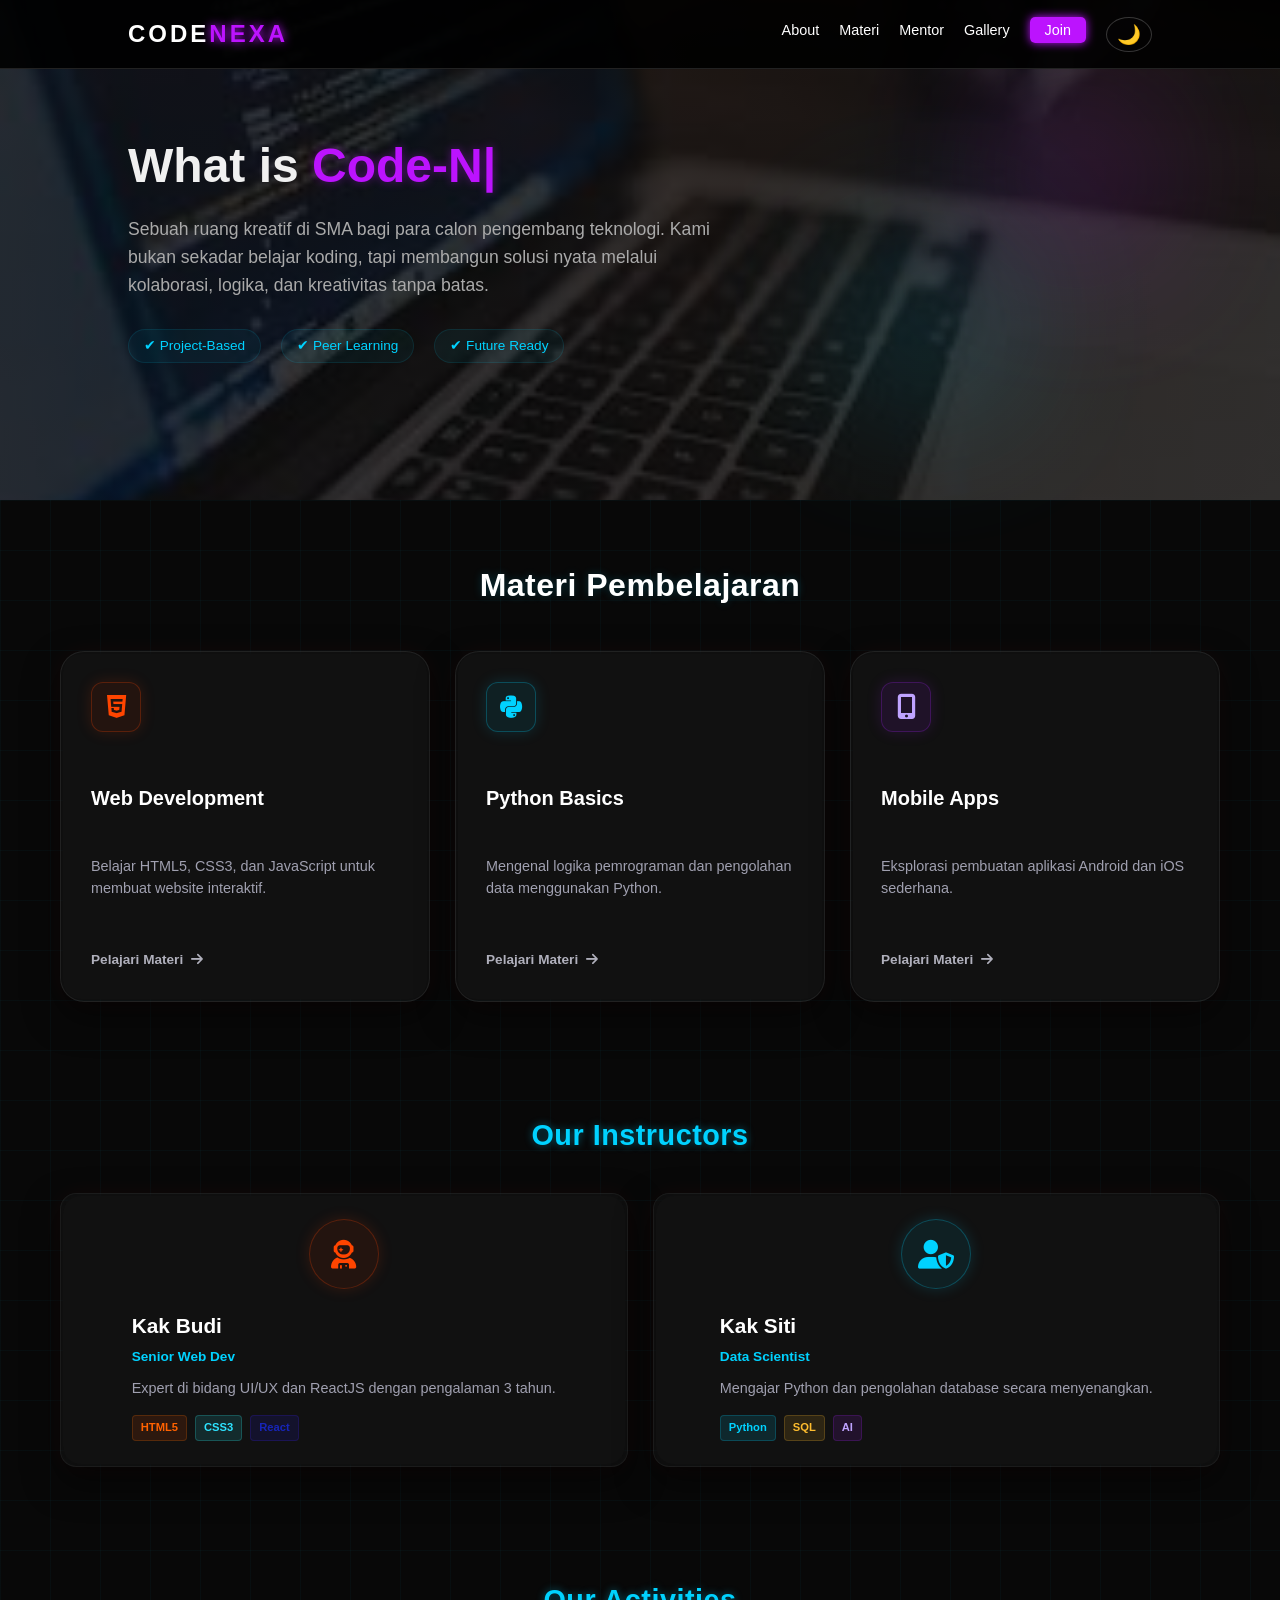
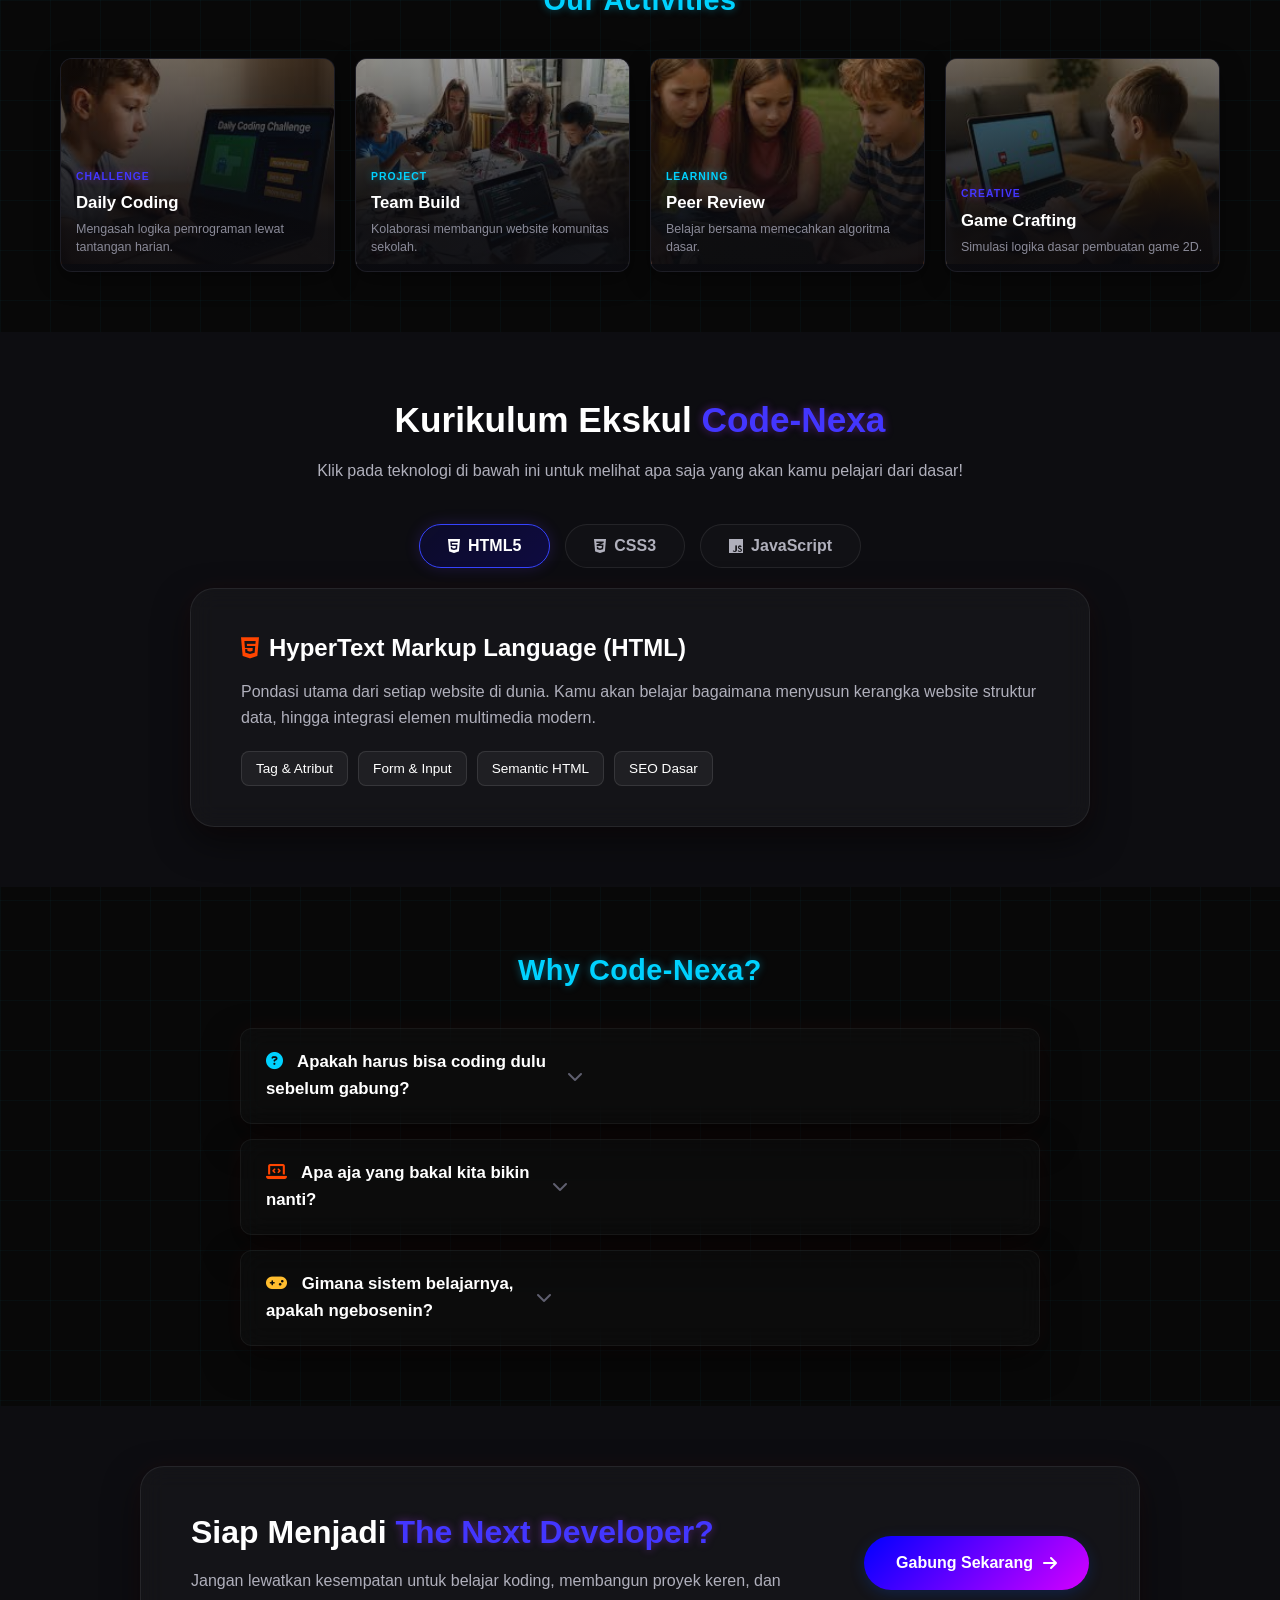
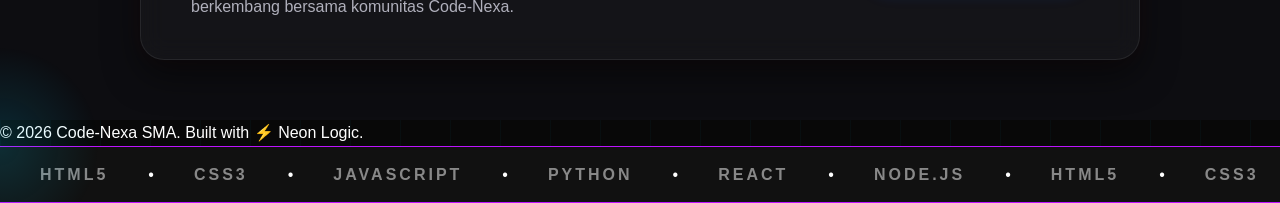
==== commit 3c074ed5: "fitur pt2" ====
--- a/index.html
+++ b/index.html
@@ -5,22 +5,23 @@
     <meta name="viewport" content="width=device-width, initial-scale=1.0">
     <title>CODE-NEXA | Ekskul Koding</title>
     <link rel="stylesheet" href="style.css">
+    <link rel="stylesheet" href="https://cdnjs.cloudflare.com/ajax/libs/font-awesome/6.4.0/css/all.min.css">
 </head>
 <body>
 
     <header>
-        <nav>
+         <nav>
             <div class="logo">CODE<span>NEXA</span></div>
             <ul>
                 <li><a href="#about">About</a></li>
                 <li><a href="#materi">Materi</a></li>
                 <li><a href="#mentor">Mentor</a></li>
                 <li><a href="#gallery">Gallery</a></li>
-                <!-- Di bagian navigasi header (index.html) -->
-                <li><a href="/form.html" class="btn-join">Join</a></li>
+                <li><a href="form.html" class="btn-join">Join</a></li>
                 <li><button id="theme-toggle" class="theme-btn">🌙</button></li>
             </ul>
         </nav>
+
     </header>
 
     <main>
@@ -29,7 +30,7 @@
         <div class="about-text">
             <h1 class="main-title">
     What is <span id="dynamic-typing" class="soft-neon-purple"></span>
-</h1>
+            </h1>
             <p class="about-description">
                 Sebuah ruang kreatif di SMA bagi para calon pengembang teknologi. Kami bukan sekadar belajar koding, tapi membangun solusi nyata melalui kolaborasi, logika, dan kreativitas tanpa batas.
             </p>
@@ -47,144 +48,211 @@
     </div>
 </section>
 
-        <section id="materi" class="reveal reveal-left">
-            <h2 class="text-center neon-text-blue">Materi Pembelajaran</h2>
-            <div class="grid-container">
-                <div class="materi-card neon-border-purple">
-                    <div class="icon">🌐</div>
-                    <h3>Web Development</h3>
-                    <p>Belajar HTML5, CSS3, dan JavaScript untuk membuat website interaktif.</p>
-                </div>
-                <div class="materi-card neon-border-blue">
-                    <div class="icon">🐍</div>
-                    <h3>Python Basics</h3>
-                    <p>Mengenal logika pemrograman dan pengolahan data menggunakan Python.</p>
-                </div>
-                <div class="materi-card neon-border-purple">
-                    <div class="icon">📱</div>
-                    <h3>Mobile Apps</h3>
-                    <p>Eksplorasi pembuatan aplikasi android dan iOS sederhana.</p>
-                </div>
-            </div>
-        </section>
-
-        <section class="hackathon-section">
-    <div class="hackathon-glow-bg"></div>
-    <div class="hackathon-container glass-card-organic">
-        <div class="hackathon-info">
-            <span class="hackathon-badge"><i class="fas fa-trophy"></i> Coming Soon Event</span>
-            <h2>NexaHack <span class="text-glow-blue">2026</span></h2>
-            <p>Kompetisi maraton koding 24 jam tingkat sekolah! Tantang dirimu untuk membangun solusi website inovatif bertema <em>"Smart School Dashboard"</em> secara tim. Menangkan sertifikat eksklusif dan piala bergilir!</p>
-            
-            <div class="hackathon-meta-grid">
-                <div class="meta-item">
-                    <i class="fas fa-calendar-alt"></i>
-                    <div>
-                        <span>Pelaksanaan:</span>
-                        <strong>Agustus 2026</strong>
+       <section class="materi-section">
+    <div class="materi-container">
+        
+        <h2 class="materi-title">Materi Pembelajaran</h2>
+        
+        <div class="materi-grid">
+    
+    <div class="materi-card glass-card-organic" onclick="bukaModalMateri('modal-webdev')">
+        <div class="card-icon-wrapper html-glow">
+            <i class="fa-brands fa-html5"></i>
+        </div>
+        <h3>Web Development</h3>
+        <p>Belajar HTML5, CSS3, dan JavaScript untuk membuat website interaktif.</p>
+        <span class="btn-baca-materi">Pelajari Materi <i class="fas fa-arrow-right"></i></span>
+    </div>
+
+    <div class="materi-card glass-card-organic" onclick="bukaModalMateri('modal-python')">
+        <div class="card-icon-wrapper python-glow">
+            <i class="fa-brands fa-python"></i>
+        </div>
+        <h3>Python Basics</h3>
+        <p>Mengenal logika pemrograman dan pengolahan data menggunakan Python.</p>
+        <span class="btn-baca-materi">Pelajari Materi <i class="fas fa-arrow-right"></i></span>
+    </div>
+
+    <div class="materi-card glass-card-organic" onclick="bukaModalMateri('modal-mobile')">
+        <div class="card-icon-wrapper mobile-glow">
+            <i class="fa-solid fa-mobile-screen-button"></i>
+        </div>
+        <h3>Mobile Apps</h3>
+        <p>Eksplorasi pembuatan aplikasi Android dan iOS sederhana.</p>
+        <span class="btn-baca-materi">Pelajari Materi <i class="fas fa-arrow-right"></i></span>
+    </div>
+
+</div>
+</section>
+
+<div id="modal-webdev" class="materi-modal-overlay" onclick="tutupModalMateri(event, 'modal-webdev')">
+    <div class="materi-modal-content glass-card-organic">
+        <button class="modal-close-btn" onclick="tutupModalMateriTombol('modal-webdev')">&times;</button>
+        <div class="modal-header-tag html-glow"><i class="fas fa-globe"></i> WEB DEVELOPMENT</div>
+        <h2>Kombinasi Tiga Pilar Web</h2>
+        <div class="modal-body-scroll">
+            <p>Website yang hebat menggabungkan struktur, keindahan gaya visual, dan interaksi logika yang hidup.</p>
+            
+            <div class="sub-materi-box">
+                <h4><i class="fab fa-html5" style="color: #ff4500;"></i> HTML (HyperText Markup Language)</h4>
+                <p>HTML adalah <strong>tulang punggung</strong> atau struktur dasar website. HTML menentukan letak tombol, teks, gambar, atau video menggunakan sistem tag.</p>
+            </div>
+            
+            <div class="sub-materi-box">
+                <h4><i class="fab fa-css3-alt" style="color: #00d2ff;"></i> CSS (Cascading Style Sheets)</h4>
+                <p>CSS adalah <strong>baju atau dekorasi</strong> visual website. Mengatur warna, ukuran font, layout responsif, hingga efek pendaran neon yang estetik.</p>
+            </div>
+            
+            <div class="sub-materi-box">
+                <h4><i class="fab fa-js-square" style="color: #ffbd2e;"></i> JavaScript (JS)</h4>
+                <p>JavaScript adalah <strong>sistem saraf atau otak</strong> yang memberikan kehidupan interaktif, seperti memproses kalkulasi dan validasi logika.</p>
+            </div>
+        </div>
+        <a href="simulation.html" class="modal-btn-arena">Masuk ke Arena Simulasi <i class="fas fa-gamepad"></i></a>
+    </div>
+</div>
+
+<div id="modal-python" class="materi-modal-overlay" onclick="tutupModalMateri(event, 'modal-python')">
+    <div class="materi-modal-content glass-card-organic">
+        <button class="modal-close-btn" onclick="tutupModalMateriTombol('modal-python')">&times;</button>
+        <div class="modal-header-tag python-glow"><i class="fab fa-python"></i> PYTHON BASICS</div>
+        <h2>Sintaks Dasar Python</h2>
+        <div class="modal-body-scroll">
+            <p>Python adalah bahasa pemrograman populer yang sangat disukai karena struktur kodenya bersih dan mudah dipahami layaknya bahasa Inggris.</p>
+            
+            <div class="sub-materi-box">
+                <h4>Fungsi <code>print()</code></h4>
+                <p>Digunakan untuk menampilkan teks atau data ke layar terminal. Contoh: <code>print("Hello Nexa")</code>.</p>
+            </div>
+            
+            <div class="sub-materi-box">
+                <h4>Variabel & Tipe Data</h4>
+                <p>Wadah memori untuk menyimpan data sementara. Seperti teks (String) ataupun angka bulat (Integer).</p>
+            </div>
+            
+            <div class="sub-materi-box">
+                <h4>Logika Kondisional (if-else)</h4>
+                <p>Mengatur jalannya alur program komputer berdasarkan evaluasi kondisi benar atau salah.</p>
+            </div>
+        </div>
+        <a href="python-sim.html" class="modal-btn-arena" style="background: linear-gradient(135deg, #306998, #ffd43b); color: #0a0a0e;">Masuk ke Python Arena <i class="fas fa-gamepad"></i></a>
+    </div>
+</div>
+
+<div id="modal-mobile" class="materi-modal-overlay" onclick="tutupModalMateri(event, 'modal-mobile')">
+    <div class="materi-modal-content glass-card-organic">
+        <button class="modal-close-btn" onclick="tutupModalMateriTombol('modal-mobile')">&times;</button>
+        <div class="modal-header-tag mobile-glow"><i class="fas fa-mobile-alt"></i> MOBILE APPS</div>
+        <h2>Mobile Apps Development</h2>
+        <div class="modal-body-scroll">
+            <p>Merancang dan membangun aplikasi interaktif yang dikhususkan berjalan di perangkat smartphone maupun tablet.</p>
+            
+            <div class="sub-materi-box">
+                <h4>Dua Ekosistem Raksasa</h4>
+                <p>Aplikasi dikembangkan untuk platform <strong>Android</strong> (didukung Google) dan platform <strong>iOS</strong> (ekosistem Apple).</p>
+            </div>
+            
+            <div class="sub-materi-box">
+                <h4>Native vs Cross-Platform</h4>
+                <p>Native dibuat khusus untuk satu sistem operasi, sementara Cross-Platform (seperti Flutter atau React Native) memungkinkan satu kode berjalan di kedua OS sekaligus.</p>
+            </div>
+        </div>
+        <button class="modal-btn-arena" style="background: #333; cursor: not-allowed;" disabled>Materi Segera Hadir <i class="fas fa-lock"></i></button>
+    </div>
+</div>
+</section>
+
+      <section class="instructors-section">
+    <div class="nexa-container">
+        
+        <h2 class="section-glow-title text-glow-blue">Our Instructors</h2>
+        
+        <div class="instructors-grid">
+            
+            <div class="instructor-card glass-card-organic materi-card neon-border-purple">
+                <div class="instructor-avatar-wrapper html-glow">
+                    <i class="fas fa-user-astronaut"></i>
+                </div>
+                <div class="instructor-info">
+                    <h3>Kak Budi</h3>
+                    <span class="instructor-role">Senior Web Dev</span>
+                    <p>Expert di bidang UI/UX dan ReactJS dengan pengalaman 3 tahun.</p>
+                    <div class="instructor-badges">
+                        <span class="badge-tech html-tag">HTML5</span>
+                        <span class="badge-tech css-tag">CSS3</span>
+                        <span class="badge-tech js-tag">React</span>
                     </div>
                 </div>
-                <div class="meta-item">
-                    <i class="fas fa-users"></i>
-                    <div>
-                        <span>Kuota Tim:</span>
-                        <strong>Maksimal 3 Siswa / Tim</strong>
+            </div> <div class="instructor-card glass-card-organic materi-card neon-border-purple">
+                <div class="instructor-avatar-wrapper python-glow">
+                    <i class="fas fa-user-shield"></i>
+                </div>
+                <div class="instructor-info">
+                    <h3>Kak Siti</h3>
+                    <span class="instructor-role">Data Scientist</span>
+                    <p>Mengajar Python dan pengolahan database secara menyenangkan.</p>
+                    <div class="instructor-badges">
+                        <span class="badge-tech python-badge">Python</span>
+                        <span class="badge-tech sql-badge">SQL</span>
+                        <span class="badge-tech ai-badge">AI</span>
                     </div>
                 </div>
-            </div>
-        </div>
-
-        <div class="hackathon-countdown-box">
-            <h4>Pendaftaran Dibuka Dalam:</h4>
-            <div class="countdown-timer">
-                <div class="time-block">
-                    <span id="days">00</span>
-                    <small>Hari</small>
-                </div>
-                <div class="time-block">
-                    <span id="hours">00</span>
-                    <small>Jam</small>
-                </div>
-                <div class="time-block">
-                    <span id="minutes">00</span>
-                    <small>Menit</small>
-                </div>
-            </div>
-            <a href="form.html" class="btn-hackathon-join">Booking Slot Tim Kamu <i class="fas fa-lock-open"></i></a>
-        </div>
-    </div>
-</section>
-
-        <section id="mentor" class="reveal">
-            <h2 class="text-center neon-text-blue">Our Instructors</h2>
-            <div class="grid-container">
-                <div class="mentor-card neon-border-purple">
-                    <div class="mentor-img"></div>
-                    <h3>Kak Budi</h3>
-                    <p class="text-gradient">Senior Web Dev</p>
-                    <p class="desc">Expert di bidang UI/UX dan ReactJS dengan pengalaman 3 tahun.</p>
-                </div>
-                <div class="mentor-card neon-border-blue">
-                    <div class="mentor-img"></div>
-                    <h3>Kak Siti</h3>
-                    <p class="text-gradient">Data Scientist</p>
-                    <p class="desc">Mengajar Python dan pengolahan database secara menyenangkan.</p>
-                </div>
-            </div>
-        </section>
-
-        <section class="simulation-section">
-    <div class="simulation-header">
-        <h2><i class="fas fa-terminal"></i> Code-Nexa <span class="text-glow-warm">Interactive Lab</span></h2>
-        <p>Uji kemampuan logikamu! Selesaikan tantangan koding di bawah ini langsung dari browser.</p>
-    </div>
-
-    <div class="simulation-container matrix-grid">
-        <div class="challenge-box glass-card-organic">
-            <span class="challenge-badge">🎯 Tantangan Hari Ini</span>
-            <h3>Membuat Judul Utama Website</h3>
-            <p>Di dunia web development, tag HTML digunakan untuk menyusun kerangka. Tugasmu adalah melengkapi baris kode di sebelah kanan agar menghasilkan tulisan judul <strong>"Halo Dunia"</strong> menggunakan tag judul terbesar (Heading 1).</p>
-            
-            <div class="clue-box">
-                <strong>💡 Petunjuk Lengkap:</strong>
-                <ul>
-                    <li>Gunakan tag pembuka <code>&lt;h1&gt;</code> dan tag penutup <code>&lt;/h1&gt;</code>.</li>
-                    <li>Tuliskan teks tepat di antara kedua tag tersebut tanpa spasi berlebih.</li>
-                </ul>
-            </div>
-            <button class="btn-check-code" onclick="cekJawabanKoding()">Jalankan & Periksa Kode 🚀</button>
-        </div>
-
-        <div class="editor-box-container glass-card-organic">
-            <div class="simulator-header">
-                <div class="window-dots">
-                    <span class="dot red"></span>
-                    <span class="dot yellow"></span>
-                    <span class="dot green"></span>
-                </div>
-                <span class="window-title">latihan_dasar.html</span>
-            </div>
-            <div class="editor-input-area">
-                <textarea id="user-code-input" spellcheck="false" placeholder="Ketik kodemu di sini...">&lt;h1&gt;Tulis Sesuatu Di Sini&lt;/h1&gt;</textarea>
-            </div>
-            <div class="simulator-divider"></div>
-            <div class="preview-label">Hasil Output Browser:</div>
-            <div id="lab-preview-output" class="lab-output-window">
-                <span style="color: #696979; font-style: italic;">Hasil kodemu akan muncul di sini...</span>
-            </div>
-        </div>
-    </div>
-</section>
-
-        <section id="gallery" class="reveal">
-            <h2 class="text-center neon-text-blue">Our Activities</h2>
-            <div class="gallery-grid">
-                <div class="gallery-item"><img src="/anak lk.jpg" alt="Kegiatan 1"></div>
-                <div class="gallery-item"><img src="/klmpk.jpg" alt="Kegiatan 2"></div>
-                <div class="gallery-item"><img src="/images (1).jpg" alt="Kegiatan 3"></div>
-                <div class="gallery-item"><img src="/images.jpg" alt="Kegiatan 4"></div>
-            </div>
-        </section>
+            </div> </div> </div>
+</section>
+
+<section class="activities-section">
+    <div class="nexa-container">
+        <h2 class="section-glow-title text-glow-blue">Our Activities</h2>
+        
+        <div class="activities-grid">
+            
+            <div class="activity-card">
+                <div class="activity-image-container">
+                    <img src="/anak lk.jpg" alt="Coding Challenge">
+                    <div class="activity-overlay">
+                        <div class="activity-tag text-glow-warm">CHALLENGE</div>
+                        <h4>Daily Coding</h4>
+                        <p>Mengasah logika pemrograman lewat tantangan harian.</p>
+                    </div>
+                </div>
+            </div>
+
+            <div class="activity-card">
+                <div class="activity-image-container">
+                    <img src="/klmpk.jpg" alt="Web Development Project">
+                    <div class="activity-overlay">
+                        <div class="activity-tag text-glow-blue">PROJECT</div>
+                        <h4>Team Build</h4>
+                        <p>Kolaborasi membangun website komunitas sekolah.</p>
+                    </div>
+                </div>
+            </div>
+
+            <div class="activity-card">
+                <div class="activity-image-container">
+                    <img src="/images (1).jpg" alt="Algorithm Diskusi">
+                    <div class="activity-overlay">
+                        <div class="activity-tag text-glow-blue">LEARNING</div>
+                        <h4>Peer Review</h4>
+                        <p>Belajar bersama memecahkan algoritma dasar.</p>
+                    </div>
+                </div>
+            </div>
+
+            <div class="activity-card">
+                <div class="activity-image-container">
+                    <img src="/images.jpg" alt="Game Development">
+                    <div class="activity-overlay">
+                        <div class="activity-tag text-glow-warm">CREATIVE</div>
+                        <h4>Game Crafting</h4>
+                        <p>Simulasi logika dasar pembuatan game 2D.</p>
+                    </div>
+                </div>
+            </div>
+
+        </div>
+    </div>
+</section>
 
         <!-- SECTION MATRIKS KURIKULUM INTERAKTIF -->
 <section class="skills-section">
@@ -223,6 +291,46 @@
     </div>
 </section>
         
+<section class="faq-section">
+    <div class="nexa-container">
+        
+        <h2 class="section-glow-title text-glow-blue">Why Code-Nexa?</h2>
+        
+        <div class="faq-master-wrapper">
+            
+            <div class="faq-card glass-card-organic" onclick="toggleFaq(this)">
+                <div class="faq-question">
+                    <h4><i class="fas fa-question-circle" style="color: #00d2ff; margin-right: 10px;"></i> Apakah harus bisa coding dulu sebelum gabung?</h4>
+                    <span class="faq-icon"><i class="fas fa-chevron-down"></i></span>
+                </div>
+                <div class="faq-answer">
+                    <p>Nggak sama sekali! Kita semua belajar dari nol besar. Nanti bakal dibimbing bareng para instruktur dari dasar HTML, CSS, sampai logika Python.</p>
+                </div>
+            </div>
+
+            <div class="faq-card glass-card-organic" onclick="toggleFaq(this)">
+                <div class="faq-question">
+                    <h4><i class="fas fa-laptop-code" style="color: #ff4500; margin-right: 10px;"></i> Apa aja yang bakal kita bikin nanti?</h4>
+                    <span class="faq-icon"><i class="fas fa-chevron-down"></i></span>
+                </div>
+                <div class="faq-answer">
+                    <p>Banyak banget! Mulai dari bikin web portofolio pribadimu sendiri, bikin game simulator logika, sampai proyek website komunitas sekolah bareng teman-teman.</p>
+                </div>
+            </div>
+
+            <div class="faq-card glass-card-organic" onclick="toggleFaq(this)">
+                <div class="faq-question">
+                    <h4><i class="fas fa-gamepad" style="color: #ffbd2e; margin-right: 10px;"></i> Gimana sistem belajarnya, apakah ngebosenin?</h4>
+                    <span class="faq-icon"><i class="fas fa-chevron-down"></i></span>
+                </div>
+                <div class="faq-answer">
+                    <p>Tenang, sistem belajar kita pakai konsep <i>Interactive Arena Simulation</i>. Jadi kamu nggak cuma baca teori, tapi langsung ngetik kode dan dapet XP layaknya main game RPG!</p>
+                </div>
+            </div>
+
+        </div> </div>
+</section>
+
         <!-- SECTION CTA (CALL TO ACTION) -->
 <section class="cta-section">
     <div class="cta-container glass-card-organic">
@@ -457,6 +565,43 @@
 
 // Jalankan otomatis sistem hitung mundur saat halaman selesai dimuat
 document.addEventListener('DOMContentLoaded', jalankanCountdownHackathon);
+
+/**
+ * ==========================================================================
+ * CODE-NEXA INTERACTIVE MODAL MATERI ENGINE
+ * ==========================================================================
+ */
+
+// 1. Fungsi Membuka Jendela Modal
+function bukaModalMateri(idModal) {
+    const targetModal = document.getElementById(idModal);
+    if (targetModal) {
+        targetModal.classList.add('modal-active');
+        // Kunci scroll layar utama saat modal terbuka
+        document.body.style.overflow = 'hidden';
+    }
+}
+
+// 2. Fungsi Menutup Jendela Modal jika area luar hitam diklik
+function tutupModalMateri(event, idModal) {
+    // Memastikan modal hanya menutup jika yang diklik area overlay hitam, bukan card kontennya
+    if (event.target === event.currentTarget) {
+        const targetModal = document.getElementById(idModal);
+        if (targetModal) {
+            targetModal.classList.remove('modal-active');
+            document.body.style.overflow = '';
+        }
+    }
+}
+
+// 3. Fungsi Menutup Jendela Modal Menggunakan Tombol Close Silang (X)
+function tutupModalMateriTombol(idModal) {
+    const targetModal = document.getElementById(idModal);
+    if (targetModal) {
+        targetModal.classList.remove('modal-active');
+        document.body.style.overflow = '';
+    }
+}
 </script>
 </body>
 </html>
--- a/style.css
+++ b/style.css
@@ -1,4 +1,8 @@
 /* RESET & GLOBAL */
+html {
+    scroll-behavior: smooth; /* Efek meluncur mulus otomatis di seluruh halaman */
+    scroll-padding-top: 80px; /* JAGA-JAGA: Beri jarak aman agar judul seksi tidak tertutup navbar yang melayang (fixed navbar) */
+}
 * {
     margin: 0; padding: 0; box-sizing: border-box;
     font-family: 'Segoe UI', sans-serif;
@@ -915,4 +919,662 @@
         grid-template-columns: 1fr;
         padding: 25px !important;
     }
-}+}
+
+/* ==========================================================================
+   CSS MASTER: SECTION CARD MATERI & POP-UP MODAL ENGINE
+   ========================================================================== */
+
+/* Container Section */
+.materi-section {
+    padding: 60px 0;
+    width: 100%;
+}
+
+.materi-container {
+    max-width: 1200px;
+    margin: 0 auto;
+    padding: 0 20px;
+    box-sizing: border-box;
+}
+
+.materi-title {
+    text-align: center;
+    font-size: 2rem;
+    font-weight: 700;
+    color: #ffffff;
+    margin-bottom: 40px;
+    letter-spacing: 0.5px;
+    text-shadow: 0 0 10px rgba(0, 210, 255, 0.2);
+}
+
+/* Grid Layout */
+.materi-grid {
+    display: grid;
+    grid-template-columns: repeat(3, 1fr);
+    gap: 25px;
+}
+
+/* Card Styling (Organic Glassmorphism) */
+.materi-card {
+    padding: 30px;
+    cursor: pointer;
+    transition: transform 0.3s cubic-bezier(0.25, 1, 0.5, 1), box-shadow 0.3s ease, border-color 0.3s ease;
+    display: flex;
+    flex-direction: column;
+    align-items: flex-start;
+}
+
+.materi-card:hover {
+    transform: translateY(-6px);
+    border-color: rgba(255, 255, 255, 0.15);
+    box-shadow: 0 15px 30px rgba(0, 0, 0, 0.5);
+}
+
+/* Ikon Pembungkus & Soft Glow Effect */
+.card-icon-wrapper {
+    width: 45px;
+    height: 45px;
+    border-radius: 10px;
+    display: flex;
+    align-items: center;
+    justify-content: center;
+    font-size: 1.3rem;
+    margin-bottom: 20px;
+}
+
+.html-glow { background: rgba(255, 69, 0, 0.1); color: #ff4500; border: 1px solid rgba(255, 69, 0, 0.2); }
+.python-glow { background: rgba(0, 210, 255, 0.1); color: #00d2ff; border: 1px solid rgba(0, 210, 255, 0.2); }
+.mobile-glow { background: rgba(160, 32, 240, 0.1); color: #a020f0; border: 1px solid rgba(160, 32, 240, 0.2); }
+
+.materi-card h3 {
+    color: #ffffff;
+    font-size: 1.25rem;
+    margin: 0 0 12px 0;
+}
+
+.materi-card p {
+    color: #a0a0b0;
+    font-size: 0.9rem;
+    line-height: 1.5;
+    margin: 0 0 20px 0;
+    flex-grow: 1;
+}
+
+.btn-baca-materi {
+    font-size: 0.85rem;
+    font-weight: 600;
+    color: #b0b0bc;
+    display: flex;
+    align-items: center;
+    gap: 8px;
+    transition: color 0.2s ease;
+}
+
+.materi-card:hover .btn-baca-materi {
+    color: #00ffcc;
+}
+
+/* ==========================================
+   MODAL POP-UP ENGINE STYLING
+   ========================================== */
+.materi-modal-overlay {
+    position: fixed;
+    top: 0;
+    left: 0;
+    width: 100%;
+    height: 100%;
+    background: rgba(4, 4, 6, 0.75);
+    backdrop-filter: blur(8px);
+    -webkit-backdrop-filter: blur(8px);
+    z-index: 1000;
+    display: flex;
+    align-items: center;
+    justify-content: center;
+    opacity: 0;
+    pointer-events: none;
+    transition: opacity 0.3s ease;
+}
+
+/* Trigger Muncul (Diaktifkan via JS) */
+.materi-modal-overlay.modal-active {
+    opacity: 1;
+    pointer-events: auto;
+}
+
+/* Konten Utama di Dalam Modal */
+.materi-modal-content {
+    width: 100%;
+    max-width: 500px; /* Batasi lebar maksimal agar tidak terlalu melar */
+    padding: 30px;
+    position: relative;
+    transform: scale(0.9);
+    transition: transform 0.3s cubic-bezier(0.34, 1.56, 0.64, 1);
+    background: #0f0f15 !important;
+    display: flex;
+    flex-direction: column; /* Mengatur semua komponen menyusun ke bawah, bukan ke samping */
+    align-items: flex-start; /* Meratakan semua konten ke sebelah kiri */
+    box-sizing: border-box;
+}
+
+.materi-modal-overlay.modal-active .materi-modal-content {
+    transform: scale(1);
+}
+
+/* Tombol Silang Close di Sudut Kanan Atas */
+.modal-close-btn {
+    position: absolute;
+    top: 15px;
+    right: 20px;
+    background: transparent;
+    border: none;
+    color: #606070;
+    font-size: 1.8rem;
+    cursor: pointer;
+    transition: color 0.2s ease;
+    z-index: 10;
+}
+.modal-close-btn:hover { color: #ffffff; }
+
+/* Tag Kategori di Atas Judul */
+.modal-header-tag {
+    font-size: 0.75rem;
+    font-weight: 800;
+    padding: 4px 10px;
+    border-radius: 4px;
+    display: inline-flex;
+    align-items: center;
+    gap: 6px;
+    margin-bottom: 15px;
+}
+
+/* Judul Utama Modal */
+.materi-modal-content h2 {
+    color: #ffffff;
+    font-size: 1.5rem;
+    margin: 0 0 15px 0;
+    text-align: left;
+    width: 100%;
+}
+
+/* Area Isi Konten yang Bisa Di-scroll Secara Vertikal Saja */
+.modal-body-scroll {
+    width: 100%; /* Paksa lebar penuh mengikuti kontainer utama */
+    max-height: 300px; /* Batasi tinggi maksimal agar tidak menembus layar */
+    overflow-y: auto; /* Aktifkan scroll atas-bawah jika teks panjang */
+    overflow-x: hidden; /* Matikan total scroll kiri-kanan yang merusak layout */
+    padding-right: 8px;
+    margin-bottom: 25px;
+    box-sizing: border-box;
+    text-align: left;
+}
+
+/* Kustomisasi Tampilan Scrollbar agar Tipis dan Estetik */
+.modal-body-scroll::-webkit-scrollbar {
+    width: 4px;
+}
+.modal-body-scroll::-webkit-scrollbar-track {
+    background: rgba(255, 255, 255, 0.01);
+}
+.modal-body-scroll::-webkit-scrollbar-thumb {
+    background: rgba(255, 255, 255, 0.1);
+    border-radius: 4px;
+}
+.modal-body-scroll::-webkit-scrollbar-thumb:hover {
+    background: #00ffcc;
+}
+
+.modal-body-scroll p {
+    color: #a0a0b0;
+    font-size: 0.95rem;
+    line-height: 1.6;
+    margin: 0 0 15px 0;
+}
+
+/* Box Wadah Sub-Materi Internal */
+.sub-materi-box {
+    width: 100%; /* Pastikan box sub-materi melebar sempurna */
+    background: rgba(255, 255, 255, 0.02);
+    border: 1px solid rgba(255, 255, 255, 0.04);
+    border-radius: 8px;
+    padding: 15px;
+    margin-bottom: 15px;
+    box-sizing: border-box;
+}
+
+.sub-materi-box h4 {
+    margin: 0 0 8px 0;
+    color: #ffffff;
+    font-size: 1rem;
+    display: flex;
+    align-items: center;
+    gap: 8px;
+}
+
+.sub-materi-box p {
+    margin: 0;
+    font-size: 0.88rem;
+    color: #a0a0b0;
+}
+
+/* Tombol Akses ke Halaman Arena */
+.modal-btn-arena {
+    display: flex;
+    width: 100%; /* Membuat tombol memanjang penuh di bagian bawah */
+    background: linear-gradient(135deg, #ff4500, #ff7300);
+    color: #ffffff;
+    text-decoration: none;
+    padding: 12px;
+    border-radius: 8px;
+    font-weight: 700;
+    font-size: 0.95rem;
+    justify-content: center;
+    align-items: center;
+    gap: 10px;
+    box-sizing: border-box;
+    transition: opacity 0.2s ease, transform 0.2s ease;
+    margin-top: auto; /* Dorong tombol untuk selalu berada di paling bawah modal */
+}
+
+.modal-btn-arena:hover {
+    opacity: 0.95;
+    transform: translateY(-1px);
+}
+
+/* Aturan Responsif Layar Smartphone */
+@media (max-width: 600px) {
+    .materi-modal-content {
+        width: 92%;
+        padding: 20px;
+    }
+    .materi-modal-content h2 {
+        font-size: 1.3rem;
+    }
+}
+
+/* --- Pembungkus Ikon pada Card --- */
+.card-icon-wrapper {
+    width: 50px;
+    height: 50px;
+    border-radius: 12px;
+    display: flex;
+    align-items: center;
+    justify-content: center;
+    font-size: 1.6rem; /* Ukuran logo */
+    margin-bottom: 20px;
+    transition: all 0.3s ease;
+}
+
+/* --- Efek Warna & Soft Glow Per Kategori (Nyaman di Mata) --- */
+.html-glow { 
+    background: rgba(255, 69, 0, 0.1); 
+    color: #ff4500; 
+    border: 1px solid rgba(255, 69, 0, 0.25);
+    box-shadow: 0 0 15px rgba(255, 69, 0, 0.15);
+}
+
+.python-glow { 
+    background: rgba(0, 210, 255, 0.1); 
+    color: #00d2ff; 
+    border: 1px solid rgba(0, 210, 255, 0.25);
+    box-shadow: 0 0 15px rgba(0, 210, 255, 0.15);
+}
+
+.mobile-glow { 
+    background: rgba(160, 32, 240, 0.1); 
+    color: #bfa3ff; 
+    border: 1px solid rgba(160, 32, 240, 0.25);
+    box-shadow: 0 0 15px rgba(160, 32, 240, 0.15);
+}
+
+/* --- Efek Interaktif Saat Card Di-Hover Teman Sekolahmu --- */
+.materi-card:hover .html-glow {
+    box-shadow: 0 0 20px rgba(255, 69, 0, 0.35);
+    background: rgba(255, 69, 0, 0.15);
+}
+
+.materi-card:hover .python-glow {
+    box-shadow: 0 0 20px rgba(0, 210, 255, 0.35);
+    background: rgba(0, 210, 255, 0.15);
+}
+
+.materi-card:hover .mobile-glow {
+    box-shadow: 0 0 20px rgba(160, 32, 240, 0.35);
+    background: rgba(160, 32, 240, 0.15);
+}
+
+/* ==========================================================================
+   CSS EXPANSION: INSTRUCTORS & ACTIVITIES SECTIONS
+   ========================================================================== */
+
+/* Pengatur Jarak Kontainer Global */
+.nexa-container {
+    max-width: 1200px;
+    margin: 0 auto;
+    padding: 0 20px;
+    box-sizing: border-box;
+}
+
+.section-glow-title {
+    text-align: center;
+    font-size: 1.8rem;
+    font-weight: 700;
+    margin-bottom: 35px;
+    letter-spacing: 0.5px;
+}
+
+/* --- STYLE UNTUK OUR INSTRUCTORS --- */
+.instructors-section {
+    padding: 50px 0;
+}
+
+/* --- SAKELAR FLEXBOX ANTI-MIRING --- */
+.instructors-grid {
+    display: flex;                  /* Mengaktifkan mode baris fleksibel */
+    flex-direction: row;            /* Memaksa elemen berjejer ke samping (kanan-kiri) */
+    justify-content: space-between; /* Membagi ruang kanan dan kiri secara adil */
+    align-items: stretch;           /* Membuat tinggi kartu Kak Budi & Kak Siti sama rata */
+    gap: 25px;                      /* Jarak aman antar kartu */
+    width: 100%;
+    max-width: 1200px;
+    margin: 0 center;
+    box-sizing: border-box;
+}
+
+/* --- UKURAN KARTU INSTRUKTUR --- */
+.instructor-card {
+    flex: 1;                        /* Memaksa kedua kartu membagi lebar wilayah 50% - 50% secara adil */
+    min-width: 0;                   /* Mencegah kartu meluap keluar grid */
+    background: rgba(255, 255, 255, 0.03);
+    border: 1px solid rgba(255, 255, 255, 0.05);
+    border-radius: 16px;
+    padding: 25px;
+    display: flex;
+    align-items: center;
+    gap: 20px;
+    box-sizing: border-box;
+    transition: transform 0.3s ease, border-color 0.3s ease;
+}
+
+/* --- RESPONSIVITAS SMARTPHONE --- */
+@media (max-width: 900px) {
+    .instructors-grid {
+        flex-direction: column;     /* Saat layar HP, susunan otomatis kembali tegak lurus ke bawah */
+    }
+}
+/* Lingkaran Ikon Avatar */
+.instructor-avatar-wrapper {
+    width: 65px;
+    height: 65px;
+    border-radius: 50%;
+    display: flex;
+    align-items: center;
+    justify-content: center;
+    font-size: 1.6rem;
+    flex-shrink: 0;
+}
+
+.instructor-info {
+    text-align: left;
+}
+
+.instructor-info h3 {
+    margin: 0 0 4px 0;
+    color: #ffffff;
+    font-size: 1.3rem;
+}
+
+.instructor-role {
+    display: block;
+    font-size: 0.85rem;
+    color: #00d2ff;
+    font-weight: 600;
+    margin-bottom: 10px;
+}
+
+.instructor-info p {
+    margin: 0 0 15px 0;
+    color: #a0a0b0;
+    font-size: 0.9rem;
+    line-height: 1.5;
+}
+
+/* Tag Keahlian di Bawah Instruktur */
+.instructor-badges {
+    display: flex;
+    gap: 8px;
+    flex-wrap: wrap;
+}
+
+/* Kontainer Lingkaran Avatar */
+.instructor-avatar-wrapper {
+    width: 70px;
+    height: 70px;
+    border-radius: 50%; /* Membuat lingkaran sempurna */
+    display: flex;
+    align-items: center; /* Mengetengahkan ikon secara vertikal */
+    justify-content: center; /* Mengetengahkan ikon secara horizontal */
+    font-size: 1.8rem; /* Mengatur ukuran besar ikon di dalam lingkaran */
+    flex-shrink: 0; /* Mencegah lingkaran menjadi gepeng saat layar mengecil */
+    transition: all 0.3s ease;
+}
+
+/* Jika menggunakan Foto Gambar asli di kemudian hari */
+.instructor-avatar-wrapper img {
+    width: 100%;
+    height: 100%;
+    object-fit: cover; /* Memotong gambar secara proporsional mengikuti lingkaran */
+    border-radius: 50%;
+}
+
+/* Efek Soft Glow & Pewarnaan Batas Lingkaran (Anti-Silau) */
+.html-glow { 
+    background: rgba(255, 69, 0, 0.08); 
+    color: #ff4500; 
+    border: 1.5px solid rgba(255, 69, 0, 0.25);
+    box-shadow: 0 0 15px rgba(255, 69, 0, 0.15);
+}
+
+.python-glow { 
+    background: rgba(0, 210, 255, 0.08); 
+    color: #00d2ff; 
+    border: 1.5px solid rgba(0, 210, 255, 0.25);
+    box-shadow: 0 0 15px rgba(0, 210, 255, 0.15);
+}
+
+/* Efek Interaktif Tambahan saat Card disentuh Kursort Teman Sekolah */
+.instructor-card:hover .html-glow {
+    box-shadow: 0 0 22px rgba(255, 69, 0, 0.35);
+    background: rgba(255, 69, 0, 0.15);
+}
+
+.instructor-card:hover .python-glow {
+    box-shadow: 0 0 22px rgba(0, 210, 255, 0.35);
+    background: rgba(0, 210, 255, 0.15);
+}
+
+.badge-tech {
+    font-size: 0.7rem;
+    font-weight: 700;
+    padding: 3px 8px;
+    border-radius: 4px;
+}
+
+.python-badge { background: rgba(0, 210, 255, 0.12); color: #00d2ff; border: 1px solid rgba(0, 210, 255, 0.2); }
+.sql-badge    { background: rgba(255, 189, 46, 0.12); color: #ffbd2e; border: 1px solid rgba(255, 189, 46, 0.2); }
+.ai-badge     { background: rgba(160, 32, 240, 0.12); color: #bfa3ff; border: 1px solid rgba(160, 32, 240, 0.2); }
+
+.html-tag{ background: rgba(255, 85, 0, 0.12); color: #ff6200; border: 1px solid rgba(255, 115, 0, 0.2); }
+.css-tag { background: rgba(46, 238, 255, 0.12); color: #2ee3ff; border: 1px solid rgba(46, 255, 248, 0.2); }
+.js-tag { background: rgba(46, 32, 240, 0.12); color: #1725b9; border: 1px solid rgba(60, 32, 240, 0.2); }
+/* --- STYLE UNTUK OUR ACTIVITIES (EFEK HOVER OVERLAY) --- */
+.activities-section {
+    padding: 60px 0;
+}
+
+.activities-grid {
+    display: grid;
+    grid-template-columns: repeat(4, 1fr);
+    gap: 20px;
+}
+
+.activity-card {
+    border-radius: 12px;
+    overflow: hidden;
+    position: relative;
+    box-shadow: 0 8px 25px rgba(0,0,0,0.4);
+    background: #14141c;
+    border: 1px solid rgba(255, 255, 255, 0.04);
+}
+
+.activity-image-container {
+    width: 100%;
+    position: relative;
+    aspect-ratio: 4 / 3;
+}
+
+.activity-image-container img {
+    width: 100%;
+    height: 100%;
+    object-fit: cover;
+    transition: transform 0.4s ease;
+}
+
+/* Lapisan Kaca Gelap di Atas Gambar */
+.activity-overlay {
+    position: absolute;
+    top: 0;
+    left: 0;
+    width: 100%;
+    height: 100%;
+    background: linear-gradient(to top, rgba(10, 10, 14, 0.95) 20%, rgba(10, 10, 14, 0.4) 100%);
+    display: flex;
+    flex-direction: column;
+    justify-content: flex-end;
+    padding: 15px;
+    box-sizing: border-box;
+    text-align: left;
+    transition: background 0.3s ease;
+}
+
+.activity-tag {
+    font-size: 0.65rem;
+    font-weight: 800;
+    letter-spacing: 1px;
+    margin-bottom: 5px;
+}
+
+.activity-overlay h4 {
+    color: #ffffff;
+    margin: 0 0 4px 0;
+    font-size: 1.05rem;
+}
+
+.activity-overlay p {
+    color: #8a8a98;
+    margin: 0;
+    font-size: 0.78rem;
+    line-height: 1.4;
+}
+
+/* Efek Interaktivitas Saat Di-hover Teman Sekolah */
+.activity-card:hover img {
+    transform: scale(1.08);
+}
+
+.activity-card:hover .activity-overlay {
+    background: linear-gradient(to top, rgba(10, 10, 14, 0.98) 35%, rgba(0, 210, 255, 0.08) 100%);
+}
+
+/* Media Query Responsif HP */
+@media (max-width: 950px) {
+    .instructors-grid { grid-template-columns: 1fr; }
+    .activities-grid { grid-template-columns: repeat(2, 1fr); }
+}
+
+@media (max-width: 550px) {
+    .activities-grid { grid-template-columns: 1fr; }
+}
+
+/* ==========================================================================
+   CSS NEW SECTION: FAQ ACCORDION ENGINE
+   ========================================================================== */
+.faq-section {
+    padding: 60px 0;
+    width: 100% !important;
+    box-sizing: border-box !important;
+}
+
+/* Pembungkus Utama Bertumpuk Lurus ke Bawah (Anti-Miring) */
+.faq-master-wrapper {
+    display: flex !important;
+    flex-direction: column !important; /* Memaksa kartu menyusun tegak lurus ke bawah */
+    gap: 15px !important;
+    width: 100% !important;
+    max-width: 800px !important; /* Dibuat sedikit lebih ramping di tengah layar agar elegan */
+    margin: 0 auto !important;
+    box-sizing: border-box !important;
+}
+
+/* Wadah Kartu FAQ */
+.faq-card {
+    width: 100% !important;
+    padding: 20px 25px !important;
+    cursor: pointer;
+    border-radius: 12px !important;
+    border: 1px solid rgba(255, 255, 255, 0.05) !important;
+    background: rgba(255, 255, 255, 0.02) !important;
+    box-sizing: border-box !important;
+    transition: all 0.3s ease;
+}
+
+.faq-card:hover {
+    border-color: rgba(0, 210, 255, 0.2) !important;
+    background: rgba(255, 255, 255, 0.04) !important;
+}
+
+/* Header Pertanyaan */
+.faq-question {
+    display: flex !important;
+    justify-content: space-between !important;
+    align-items: center !important;
+    width: 100% !important;
+}
+
+.faq-question h4 {
+    margin: 0 !important;
+    color: #ffffff;
+    font-size: 1.05rem;
+    font-weight: 600;
+}
+
+.faq-icon {
+    color: #606070;
+    transition: transform 0.3s ease, color 0.3s ease;
+}
+
+/* Kotak Jawaban (Hidden by default, diaktifkan via JS) */
+.faq-answer {
+    max-height: 0;
+    overflow: hidden;
+    transition: max-height 0.3s ease-out;
+}
+
+.faq-answer p {
+    margin: 0 !important;
+    padding-top: 15px !important;
+    color: #a0a0b0;
+    font-size: 0.92rem;
+    line-height: 1.6;
+}
+
+/* --- STATE INTERAKTIF SAAT FAQ TERBUKA --- */
+.faq-card.faq-active .faq-icon {
+    transform: rotate(180deg); /* Panah berputar ke atas */
+    color: #00d2ff;
+}
+
+.faq-card.faq-active {
+    border-color: rgba(0, 210, 255, 0.25) !important;
+    box-shadow: 0 0 15px rgba(0, 210, 255, 0.1);
+}
